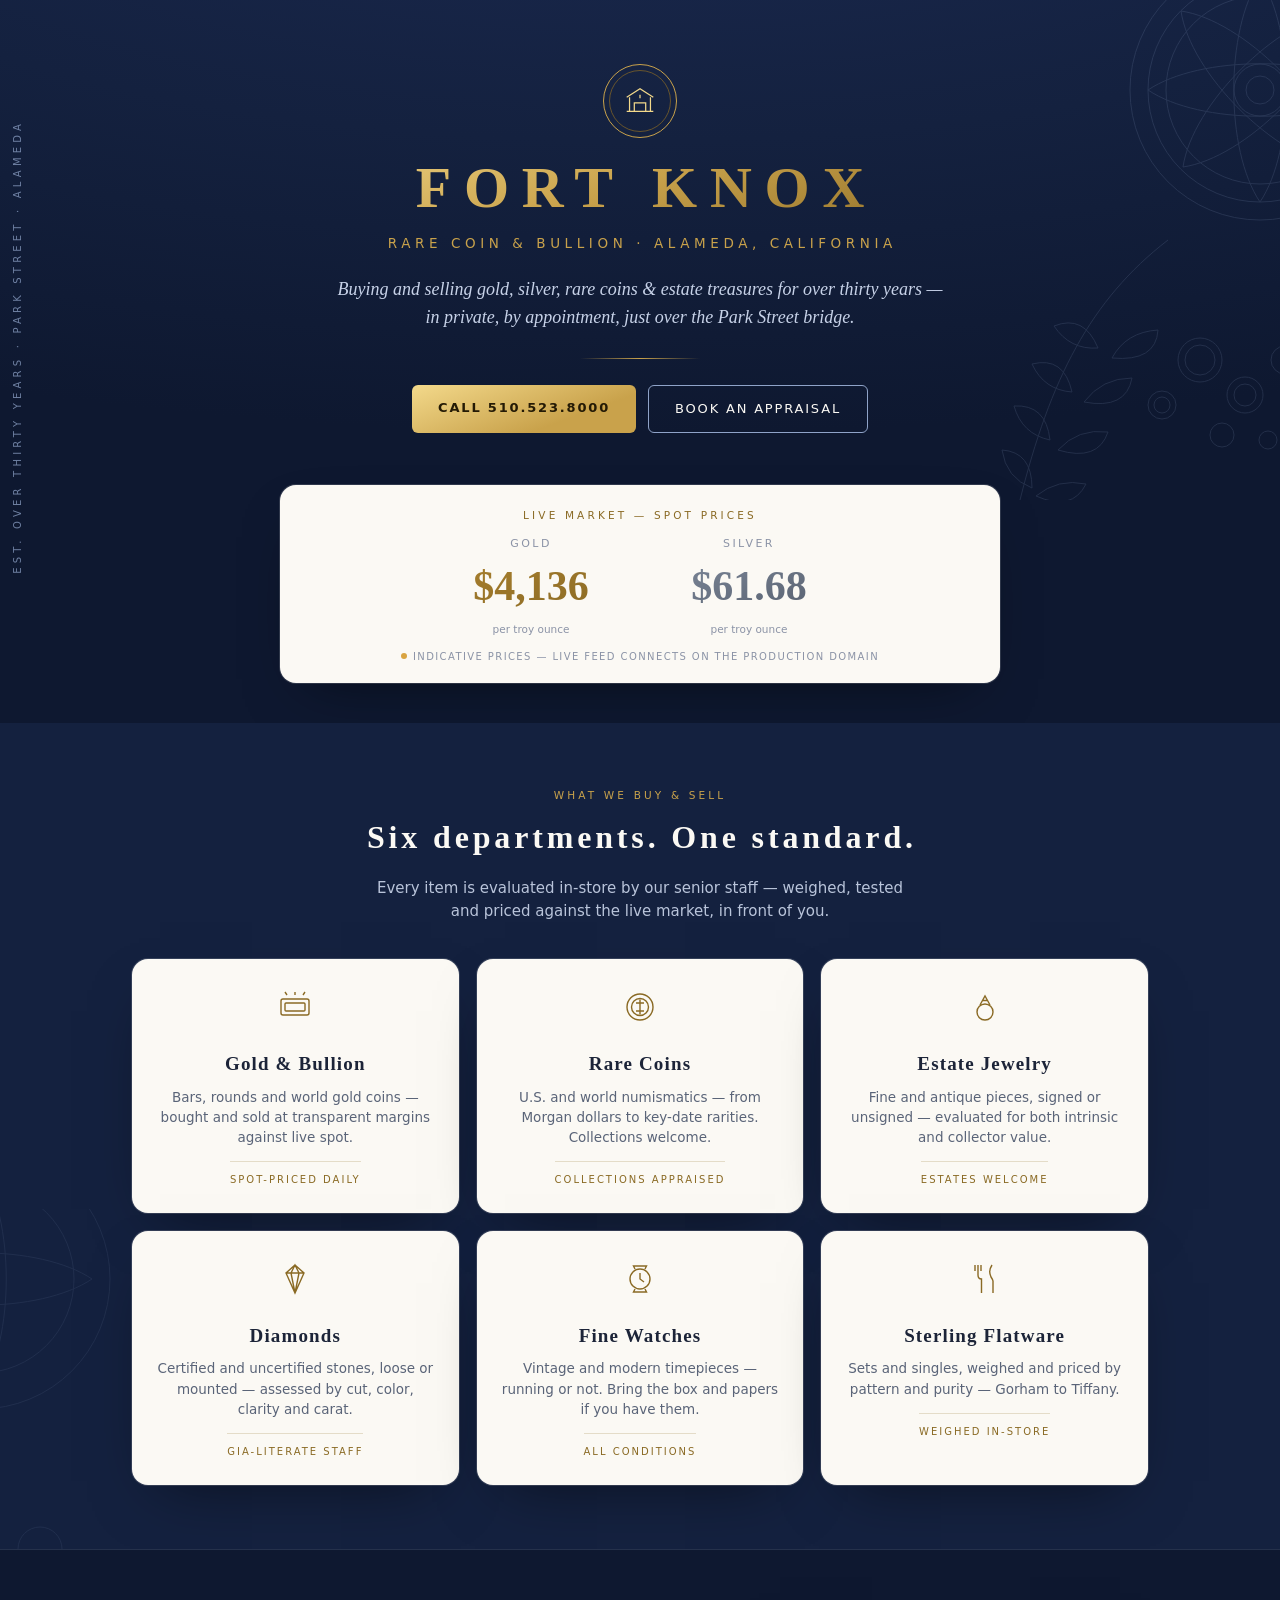
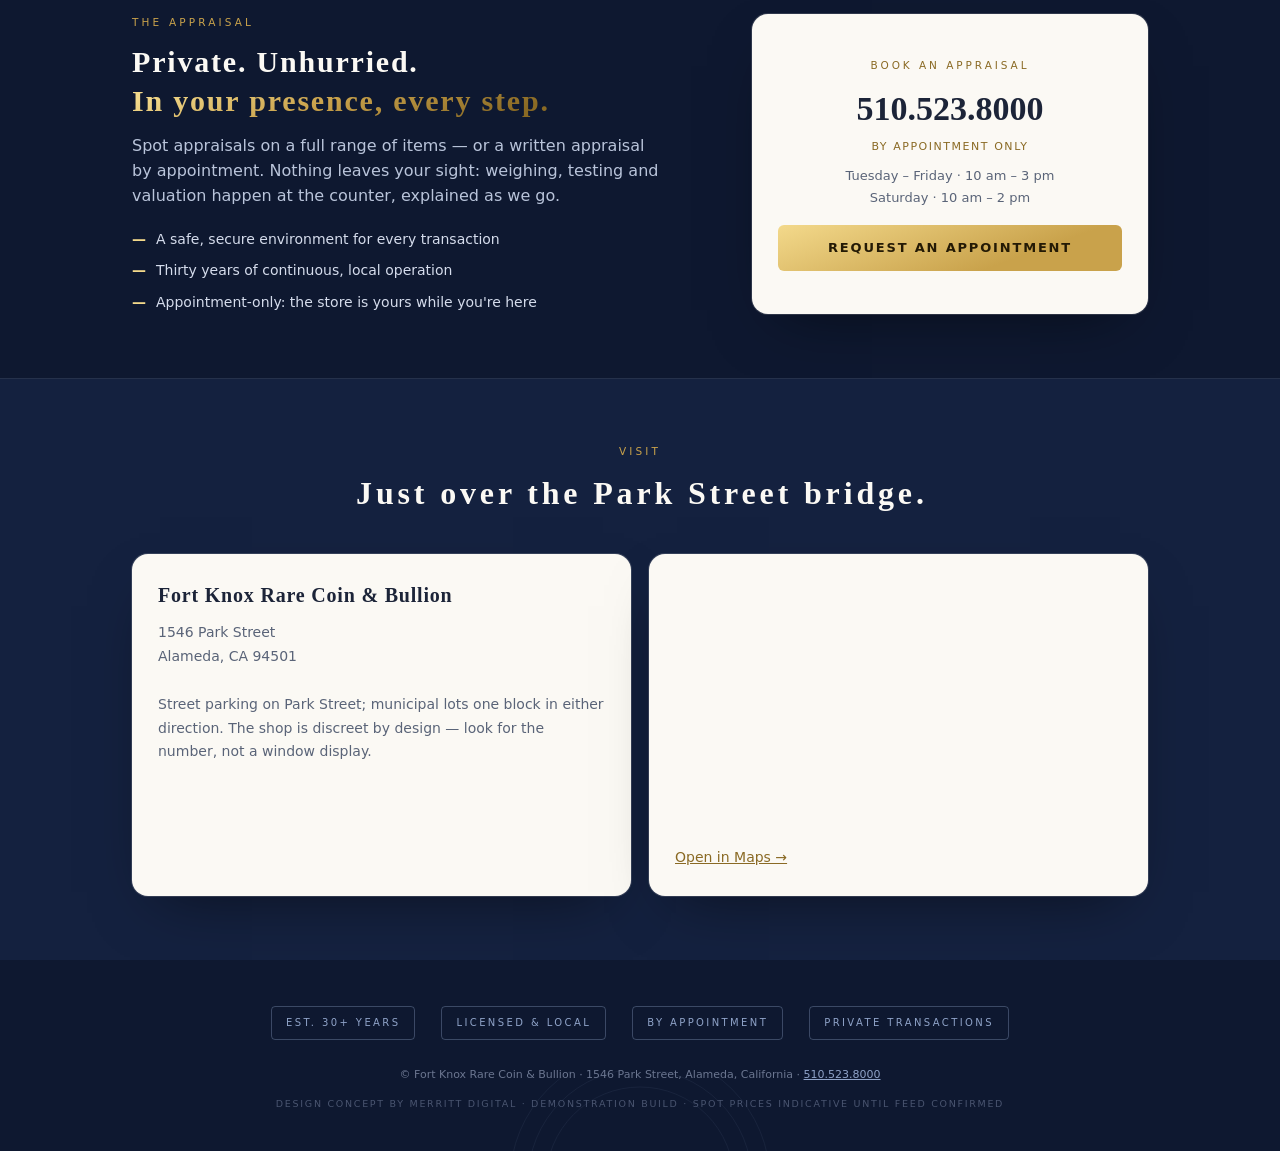
==== index.html @ 7ae55d56 "Fort Knox of Alameda — pitch site v1 (PAMP assay-card design language) Merritt Digital debut draft: " ====
<!DOCTYPE html>
<html lang="en">
<head>
<meta charset="utf-8">
<meta name="viewport" content="width=device-width, initial-scale=1">
<title>Fort Knox Rare Coin &amp; Bullion — Alameda, California</title>
<meta name="description" content="For over 30 years, Alameda's trusted buyer and seller of gold, silver, rare coins, estate jewelry, diamonds and watches. Private, secure, by appointment.">
<style>
  :root{
    --navy:#14213F; --navy-deep:#0E1830; --line:#8FA3C8;
    --gold-1:#F3D98B; --gold-2:#C9A24B; --gold-3:#8A6A24;
    --ivory:#FBF9F4; --ink:#1C2438; --ink-dim:#5A6478; --muted:#8B93A6;
    --serif:'Iowan Old Style','Charter','Palatino',Georgia,serif;
    --sans:-apple-system,'SF Pro Text','Segoe UI',system-ui,sans-serif;
  }
  *{box-sizing:border-box;margin:0;padding:0}
  html{scroll-behavior:smooth}
  body{background:var(--navy);color:var(--ivory);font-family:var(--sans);line-height:1.55;
       -webkit-font-smoothing:antialiased;overflow-x:hidden}
  .gold{background:linear-gradient(160deg,var(--gold-1) 10%,var(--gold-2) 48%,var(--gold-3) 90%);
        -webkit-background-clip:text;background-clip:text;color:transparent}
  .wrap{max-width:1060px;margin:0 auto;padding:0 22px;position:relative}

  /* ── ORNAMENT: engraved filigree, bleeding off-edge (the assay-card move) ── */
  .engraving{position:absolute;pointer-events:none;opacity:.16;color:var(--line)}
  .engraving svg{display:block}

  /* ── HERO ── */
  header{position:relative;overflow:hidden;padding:0 0 40px;background:
    radial-gradient(140% 90% at 50% -30%, #1B2A52 0%, var(--navy) 55%, var(--navy-deep) 100%)}
  .edge-text{position:absolute;left:10px;top:120px;writing-mode:vertical-rl;transform:rotate(180deg);
    font-size:10px;letter-spacing:.42em;color:var(--line);opacity:.75;text-transform:uppercase;font-family:var(--sans)}
  .hero{padding:64px 0 8px;text-align:center;position:relative;z-index:2}
  .crest{width:74px;height:74px;margin:0 auto 18px;border:1.5px solid var(--gold-2);border-radius:50%;
    display:flex;align-items:center;justify-content:center;position:relative}
  .crest::after{content:"";position:absolute;inset:5px;border:.75px solid var(--gold-3);border-radius:50%;opacity:.7}
  .crest svg{width:38px;height:38px;stroke:var(--gold-1);fill:none;stroke-width:1.3}
  h1{font-family:var(--serif);font-weight:600;font-size:clamp(34px,7vw,58px);letter-spacing:.22em;
     text-indent:.22em;line-height:1.12}
  .sub{margin-top:12px;font-size:clamp(11px,2.6vw,13.5px);letter-spacing:.34em;text-indent:.34em;
       text-transform:uppercase;color:var(--gold-2);font-family:var(--sans)}
  .est{margin-top:22px;font-family:var(--serif);font-style:italic;font-size:clamp(15px,3.4vw,18px);color:#C7D2E8}
  .hero-rule{width:120px;height:1px;margin:26px auto 0;background:linear-gradient(90deg,transparent,var(--gold-2),transparent)}
  .hero-cta{margin-top:26px;display:flex;gap:12px;justify-content:center;flex-wrap:wrap}
  .btn{display:inline-block;padding:13px 26px;border-radius:6px;font-size:13px;letter-spacing:.14em;
       text-transform:uppercase;text-decoration:none;font-family:var(--sans)}
  .btn-gold{background:linear-gradient(160deg,var(--gold-1),var(--gold-2) 70%);color:#241A05;font-weight:650}
  .btn-line{border:1px solid var(--line);color:var(--ivory)}

  /* ── WHITE ASSAY WINDOW (the core device) ── */
  .window{background:var(--ivory);color:var(--ink);border-radius:16px;
    box-shadow:0 0 0 1px rgba(255,255,255,.14), 0 24px 60px -28px rgba(0,0,0,.55);
    position:relative;z-index:2}

  /* ── SPOT TICKER ── */
  .ticker{margin:44px auto 0;max-width:720px;padding:22px 26px 18px;text-align:center}
  .ticker .label{font-size:10.5px;letter-spacing:.3em;text-transform:uppercase;color:#8A6A24;margin-bottom:12px}
  .ticker .row{display:flex;justify-content:center;gap:8vw;flex-wrap:wrap}
  .metal .name{font-size:11px;letter-spacing:.22em;text-transform:uppercase;color:var(--muted)}
  .metal .price{font-family:var(--serif);font-size:clamp(30px,7vw,42px);font-weight:600;margin-top:2px;
    background:linear-gradient(160deg,#A87F2E,#8A6A24);-webkit-background-clip:text;background-clip:text;color:transparent}
  .metal.silver .price{background:linear-gradient(160deg,#7C8798,#565F6E);-webkit-background-clip:text;background-clip:text;color:transparent}
  .metal .unit{font-size:10.5px;color:var(--muted);margin-top:2px}
  .ticker .status{margin-top:12px;font-size:10px;letter-spacing:.14em;text-transform:uppercase;color:var(--muted)}
  .ticker .status .dot{display:inline-block;width:6px;height:6px;border-radius:50%;background:#3FB27F;margin-right:6px;vertical-align:1px}

  /* ── SECTIONS ── */
  section{padding:64px 0;position:relative;overflow:hidden}
  .sec-head{text-align:center;margin-bottom:36px;position:relative;z-index:2}
  .sec-head h2{font-family:var(--serif);font-weight:600;font-size:clamp(24px,5vw,32px);letter-spacing:.12em;text-indent:.12em}
  .sec-head .kicker{font-size:10.5px;letter-spacing:.3em;text-transform:uppercase;color:var(--gold-2);margin-bottom:10px}
  .sec-head p{max-width:56ch;margin:14px auto 0;color:#B9C4DA;font-size:15px}

  /* category cards */
  .cards{display:grid;grid-template-columns:repeat(auto-fit,minmax(280px,1fr));gap:18px;position:relative;z-index:2}
  .card{padding:26px 24px 22px;text-align:center}
  .card svg{width:44px;height:44px;stroke:#8A6A24;fill:none;stroke-width:1.4;margin-bottom:12px}
  .card h3{font-family:var(--serif);font-size:19px;letter-spacing:.06em;color:var(--ink)}
  .card p{font-size:13.5px;color:#5A6478;margin-top:8px;line-height:1.5}
  .card .tag{display:inline-block;margin-top:14px;font-size:10px;letter-spacing:.2em;text-transform:uppercase;
    color:#8A6A24;border-top:1px solid #E4DCC8;padding-top:10px}

  /* appraisal band */
  .appraise{background:var(--navy-deep);border-top:1px solid rgba(143,163,200,.18);border-bottom:1px solid rgba(143,163,200,.18)}
  .appraise-grid{display:grid;grid-template-columns:1.2fr .8fr;gap:26px;align-items:stretch;position:relative;z-index:2}
  @media(max-width:840px){.appraise-grid{grid-template-columns:1fr}}
  .appraise .pitch h2{font-family:var(--serif);font-size:clamp(24px,4.6vw,30px);letter-spacing:.06em;line-height:1.3}
  .appraise .pitch p{color:#B9C4DA;margin-top:14px;max-width:52ch}
  .assure{margin-top:20px;display:grid;gap:10px}
  .assure div{display:flex;gap:10px;align-items:baseline;font-size:14px;color:#D5DCEC}
  .assure b{color:var(--gold-1);font-weight:600}
  .book{padding:26px;display:flex;flex-direction:column;justify-content:center;text-align:center}
  .book .k{font-size:10.5px;letter-spacing:.28em;text-transform:uppercase;color:#8A6A24}
  .book .phone{font-family:var(--serif);font-size:clamp(26px,6vw,34px);font-weight:600;color:var(--ink);
    text-decoration:none;display:block;margin:10px 0 2px}
  .book .hours{font-size:13px;color:#5A6478;line-height:1.7;margin-top:10px}
  .book .btn{margin-top:16px}

  /* visit */
  .visit-grid{display:grid;grid-template-columns:1fr 1fr;gap:18px;position:relative;z-index:2}
  @media(max-width:840px){.visit-grid{grid-template-columns:1fr}}
  .visit-card{padding:26px}
  .visit-card h3{font-family:var(--serif);font-size:20px;color:var(--ink);letter-spacing:.04em}
  .visit-card p{font-size:14px;color:#5A6478;margin-top:10px;line-height:1.7}
  .visit-card iframe{width:100%;height:240px;border:0;border-radius:10px;margin-top:8px;filter:saturate(.85)}

  /* hallmarks footer */
  footer{padding:46px 0 40px;background:var(--navy-deep);text-align:center;position:relative;overflow:hidden}
  .hallmarks{display:flex;gap:26px;justify-content:center;flex-wrap:wrap;position:relative;z-index:2}
  .hallmark{font-size:10px;letter-spacing:.24em;text-transform:uppercase;color:var(--line);
    border:1px solid rgba(143,163,200,.35);border-radius:4px;padding:8px 14px}
  .fine{margin-top:26px;font-size:11px;color:#6B7690;position:relative;z-index:2}
  .fine a{color:var(--line)}
  .demo-note{margin-top:14px;font-size:9.5px;letter-spacing:.18em;text-transform:uppercase;color:#4A5570}
</style>
</head>
<body>

<header>
  <div class="edge-text">Est. over thirty years · Park Street · Alameda</div>
  <!-- bleeding engraved ornament, top-right (cropped like the assay card) -->
  <div class="engraving" style="right:-140px;top:-60px" aria-hidden="true">
    <svg width="520" height="560" viewBox="0 0 520 560">
      <g stroke="currentColor" fill="none" stroke-width="1">
        <circle cx="360" cy="150" r="130"/><circle cx="360" cy="150" r="112"/><circle cx="360" cy="150" r="94"/>
        <g id="rosette">
          <path d="M360,38 C395,90 395,210 360,262 C325,210 325,90 360,38 Z"/>
          <path d="M248,150 C300,115 420,115 472,150 C420,185 300,185 248,150 Z"/>
          <path d="M281,71 C343,80 428,165 437,227 C375,218 290,133 281,71 Z"/>
          <path d="M439,71 C430,133 345,218 283,227 C292,165 377,80 439,71 Z"/>
        </g>
        <circle cx="360" cy="150" r="26"/><circle cx="360" cy="150" r="14"/>
        <!-- wheat stalks -->
        <path d="M120,560 C150,440 190,360 268,300"/>
        <path d="M132,548 q-26,-10 -30,-38 q30,2 30,38 Z M150,500 q-28,-6 -36,-34 q32,-2 36,34 Z M172,452 q-28,-2 -40,-28 q32,-8 40,28 Z M198,408 q-28,2 -44,-22 q30,-12 44,22 Z"/>
        <path d="M136,556 q22,-18 50,-12 q-14,28 -50,12 Z M158,510 q20,-22 50,-18 q-10,30 -50,18 Z M184,462 q18,-24 48,-24 q-6,32 -48,24 Z M212,418 q14,-26 46,-28 q-2,32 -46,28 Z"/>
        <!-- coin spill -->
        <circle cx="300" cy="420" r="22"/><circle cx="300" cy="420" r="15"/>
        <circle cx="345" cy="455" r="18"/><circle cx="345" cy="455" r="11"/>
        <circle cx="385" cy="420" r="14"/><circle cx="262" cy="465" r="14"/><circle cx="262" cy="465" r="8"/>
        <circle cx="322" cy="495" r="12"/><circle cx="368" cy="500" r="9"/>
      </g>
    </svg>
  </div>

  <div class="wrap">
    <div class="hero">
      <div class="crest" aria-hidden="true">
        <svg viewBox="0 0 40 40"><path d="M6 16 L20 7 L34 16 M9 16 V31 M31 16 V31 M6 31 H34 M14 31 V22 H26 V31 M20 13.5 V17"/></svg>
      </div>
      <h1 class="gold">FORT&nbsp;KNOX</h1>
      <div class="sub">Rare Coin &amp; Bullion · Alameda, California</div>
      <p class="est">Buying and selling gold, silver, rare coins &amp; estate treasures for over thirty years —<br>in private, by appointment, just over the Park Street bridge.</p>
      <div class="hero-rule"></div>
      <div class="hero-cta">
        <a class="btn btn-gold" href="tel:+15105238000">Call 510.523.8000</a>
        <a class="btn btn-line" href="#appraisal">Book an appraisal</a>
      </div>
    </div>

    <!-- LIVE SPOT — the white assay window -->
    <div class="window ticker">
      <div class="label">Live Market — Spot Prices</div>
      <div class="row">
        <div class="metal gold-m"><div class="name">Gold</div><div class="price" id="xau">$4,136</div><div class="unit">per troy ounce</div></div>
        <div class="metal silver"><div class="name">Silver</div><div class="price" id="xag">$61.68</div><div class="unit">per troy ounce</div></div>
      </div>
      <div class="status" id="tick-status"><span class="dot"></span>indicative — connecting to live feed…</div>
    </div>
  </div>
</header>

<section id="buy-sell">
  <div class="engraving" style="left:-180px;bottom:-80px;transform:scaleX(-1);opacity:.10" aria-hidden="true">
    <svg width="440" height="420" viewBox="80 80 440 420"><g stroke="currentColor" fill="none" stroke-width="1">
      <circle cx="360" cy="150" r="130"/><circle cx="360" cy="150" r="94"/>
      <path d="M360,38 C395,90 395,210 360,262 C325,210 325,90 360,38 Z"/>
      <path d="M248,150 C300,115 420,115 472,150 C420,185 300,185 248,150 Z"/>
      <circle cx="300" cy="420" r="22"/><circle cx="345" cy="455" r="18"/><circle cx="385" cy="420" r="14"/>
    </g></svg>
  </div>
  <div class="wrap">
    <div class="sec-head">
      <div class="kicker">What we buy &amp; sell</div>
      <h2>Six departments. One standard.</h2>
      <p>Every item is evaluated in-store by our senior staff — weighed, tested and priced against the live market, in front of you.</p>
    </div>
    <div class="cards">
      <div class="window card">
        <svg viewBox="0 0 44 44"><rect x="8" y="14" width="28" height="16" rx="2"/><rect x="12" y="18" width="20" height="8" rx="1"/><path d="M22 10 v-3 M14 10 l-2 -3 M30 10 l2 -3"/></svg>
        <h3>Gold &amp; Bullion</h3><p>Bars, rounds and world gold coins — bought and sold at transparent margins against live spot.</p>
        <div class="tag">Spot-priced daily</div>
      </div>
      <div class="window card">
        <svg viewBox="0 0 44 44"><circle cx="22" cy="22" r="13"/><circle cx="22" cy="22" r="8.5"/><path d="M22 14.5 v15 M18 18 h8 M18 26 h8"/></svg>
        <h3>Rare Coins</h3><p>U.S. and world numismatics — from Morgan dollars to key-date rarities. Collections welcome.</p>
        <div class="tag">Collections appraised</div>
      </div>
      <div class="window card">
        <svg viewBox="0 0 44 44"><circle cx="22" cy="27" r="8"/><path d="M17 20 l5 -9 5 9 M19.5 15.5 h5"/></svg>
        <h3>Estate Jewelry</h3><p>Fine and antique pieces, signed or unsigned — evaluated for both intrinsic and collector value.</p>
        <div class="tag">Estates welcome</div>
      </div>
      <div class="window card">
        <svg viewBox="0 0 44 44"><path d="M22 8 l9 8 -9 20 -9 -20 z M13 16 h18 M22 8 l-4 8 4 20 4 -20 z"/></svg>
        <h3>Diamonds</h3><p>Certified and uncertified stones, loose or mounted — assessed by cut, color, clarity and carat.</p>
        <div class="tag">GIA-literate staff</div>
      </div>
      <div class="window card">
        <svg viewBox="0 0 44 44"><circle cx="22" cy="22" r="10"/><path d="M22 16 v6 l4 3 M18 9 h8 M18 35 h8 M17 12 l-1.5 -3 h13 l-1.5 3 M17 32 l-1.5 3 h13 l-1.5 -3"/></svg>
        <h3>Fine Watches</h3><p>Vintage and modern timepieces — running or not. Bring the box and papers if you have them.</p>
        <div class="tag">All conditions</div>
      </div>
      <div class="window card">
        <svg viewBox="0 0 44 44"><path d="M15 8 v10 q0 4 3.5 4 v14 M15 8 h0 M12 8 v6 M18 8 v6 M29 8 q-4 6 -1 12 q2 3 2 4 v12"/></svg>
        <h3>Sterling Flatware</h3><p>Sets and singles, weighed and priced by pattern and purity — Gorham to Tiffany.</p>
        <div class="tag">Weighed in-store</div>
      </div>
    </div>
  </div>
</section>

<section class="appraise" id="appraisal">
  <div class="wrap">
    <div class="appraise-grid">
      <div class="pitch">
        <div class="kicker" style="font-size:10.5px;letter-spacing:.3em;text-transform:uppercase;color:var(--gold-2);margin-bottom:12px">The appraisal</div>
        <h2>Private. Unhurried.<br><span class="gold">In your presence, every step.</span></h2>
        <p>Spot appraisals on a full range of items — or a written appraisal by appointment. Nothing leaves your sight: weighing, testing and valuation happen at the counter, explained as we go.</p>
        <div class="assure">
          <div><b>—</b> A safe, secure environment for every transaction</div>
          <div><b>—</b> Thirty years of continuous, local operation</div>
          <div><b>—</b> Appointment-only: the store is yours while you're here</div>
        </div>
      </div>
      <div class="window book">
        <div class="k">Book an appraisal</div>
        <a class="phone" href="tel:+15105238000">510.523.8000</a>
        <div style="font-size:11px;color:#8A6A24;letter-spacing:.14em;text-transform:uppercase">By appointment only</div>
        <div class="hours">Tuesday – Friday · 10 am – 3 pm<br>Saturday · 10 am – 2 pm</div>
        <a class="btn btn-gold" href="mailto:appointments@fortknoxofalameda.com?subject=Appraisal%20appointment">Request an appointment</a>
      </div>
    </div>
  </div>
</section>

<section id="visit">
  <div class="wrap">
    <div class="sec-head">
      <div class="kicker">Visit</div>
      <h2>Just over the Park Street bridge.</h2>
    </div>
    <div class="visit-grid">
      <div class="window visit-card">
        <h3>Fort Knox Rare Coin &amp; Bullion</h3>
        <p>1546 Park Street<br>Alameda, CA 94501<br><br>
        Street parking on Park Street; municipal lots one block in either direction. The shop is discreet by design — look for the number, not a window display.</p>
      </div>
      <div class="window visit-card">
        <iframe title="Map — 1546 Park Street, Alameda" loading="lazy"
          src="https://www.openstreetmap.org/export/embed.html?bbox=-122.2465%2C37.7590%2C-122.2385%2C37.7650&layer=mapnik&marker=37.7620%2C-122.2425"></iframe>
        <p style="margin-top:10px"><a href="https://maps.apple.com/?q=1546+Park+St+Alameda+CA" style="color:#8A6A24">Open in Maps →</a></p>
      </div>
    </div>
  </div>
</section>

<footer>
  <div class="engraving" style="left:50%;bottom:-220px;transform:translateX(-50%);opacity:.08" aria-hidden="true">
    <svg width="640" height="300" viewBox="40 40 640 300"><g stroke="currentColor" fill="none" stroke-width="1">
      <circle cx="360" cy="150" r="130"/><circle cx="360" cy="150" r="112"/><circle cx="360" cy="150" r="94"/>
      <path d="M248,150 C300,115 420,115 472,150 C420,185 300,185 248,150 Z"/>
    </g></svg>
  </div>
  <div class="wrap">
    <div class="hallmarks">
      <div class="hallmark">Est. 30+ Years</div>
      <div class="hallmark">Licensed &amp; Local</div>
      <div class="hallmark">By Appointment</div>
      <div class="hallmark">Private Transactions</div>
    </div>
    <div class="fine">© Fort Knox Rare Coin &amp; Bullion · 1546 Park Street, Alameda, California · <a href="tel:+15105238000">510.523.8000</a></div>
    <div class="demo-note">Design concept by Merritt Digital · demonstration build · spot prices indicative until feed confirmed</div>
  </div>
</footer>

<script>
(async function(){
  const fmt=(n,d)=>'$'+Number(n).toLocaleString('en-US',{minimumFractionDigits:d,maximumFractionDigits:d});
  const st=document.getElementById('tick-status');
  try{
    const [au,ag]=await Promise.all([
      fetch('https://api.gold-api.com/price/XAU').then(r=>r.json()),
      fetch('https://api.gold-api.com/price/XAG').then(r=>r.json())
    ]);
    if(au&&au.price){document.getElementById('xau').textContent=fmt(au.price,0);}
    if(ag&&ag.price){document.getElementById('xag').textContent=fmt(ag.price,2);}
    st.innerHTML='<span class="dot"></span>live · updated '+new Date().toLocaleTimeString('en-US',{hour:'numeric',minute:'2-digit'});
  }catch(e){
    st.innerHTML='<span class="dot" style="background:#D9A441"></span>indicative prices — live feed connects on the production domain';
  }
})();
</script>
</body>
</html>
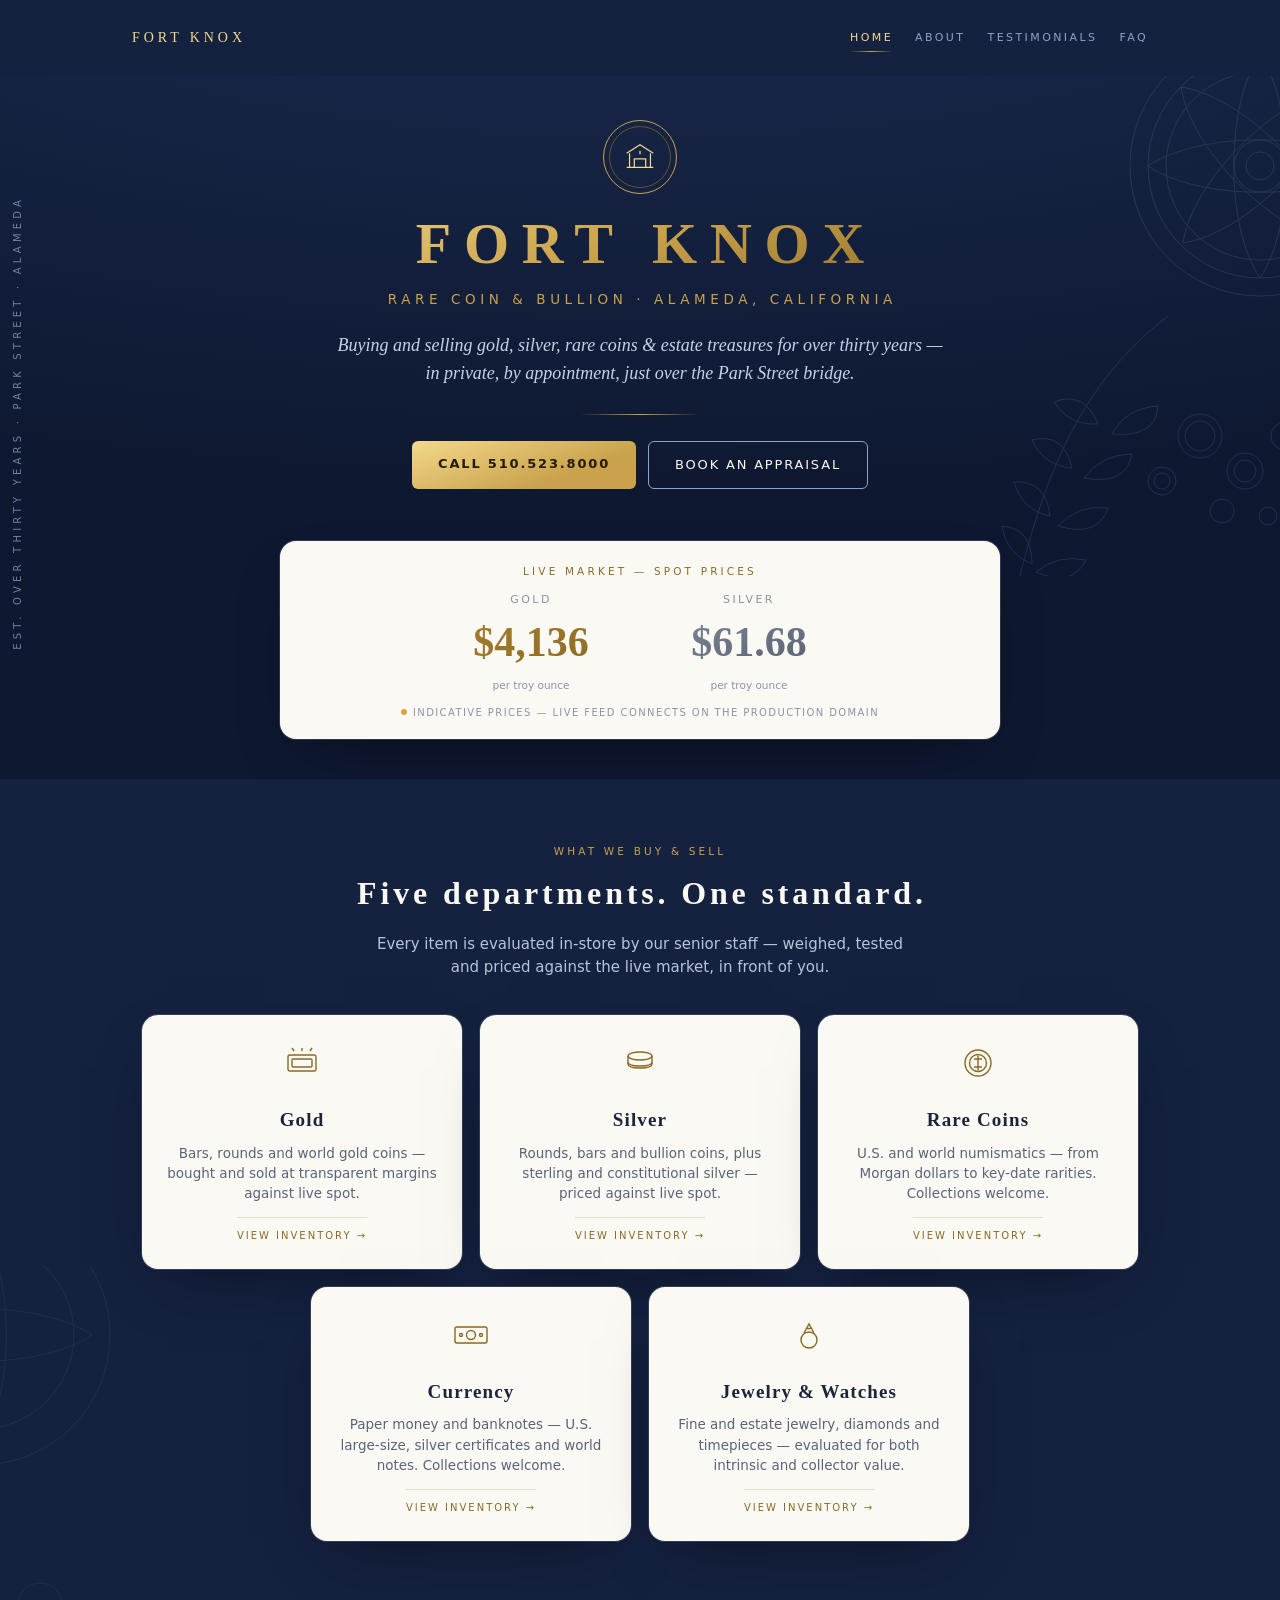
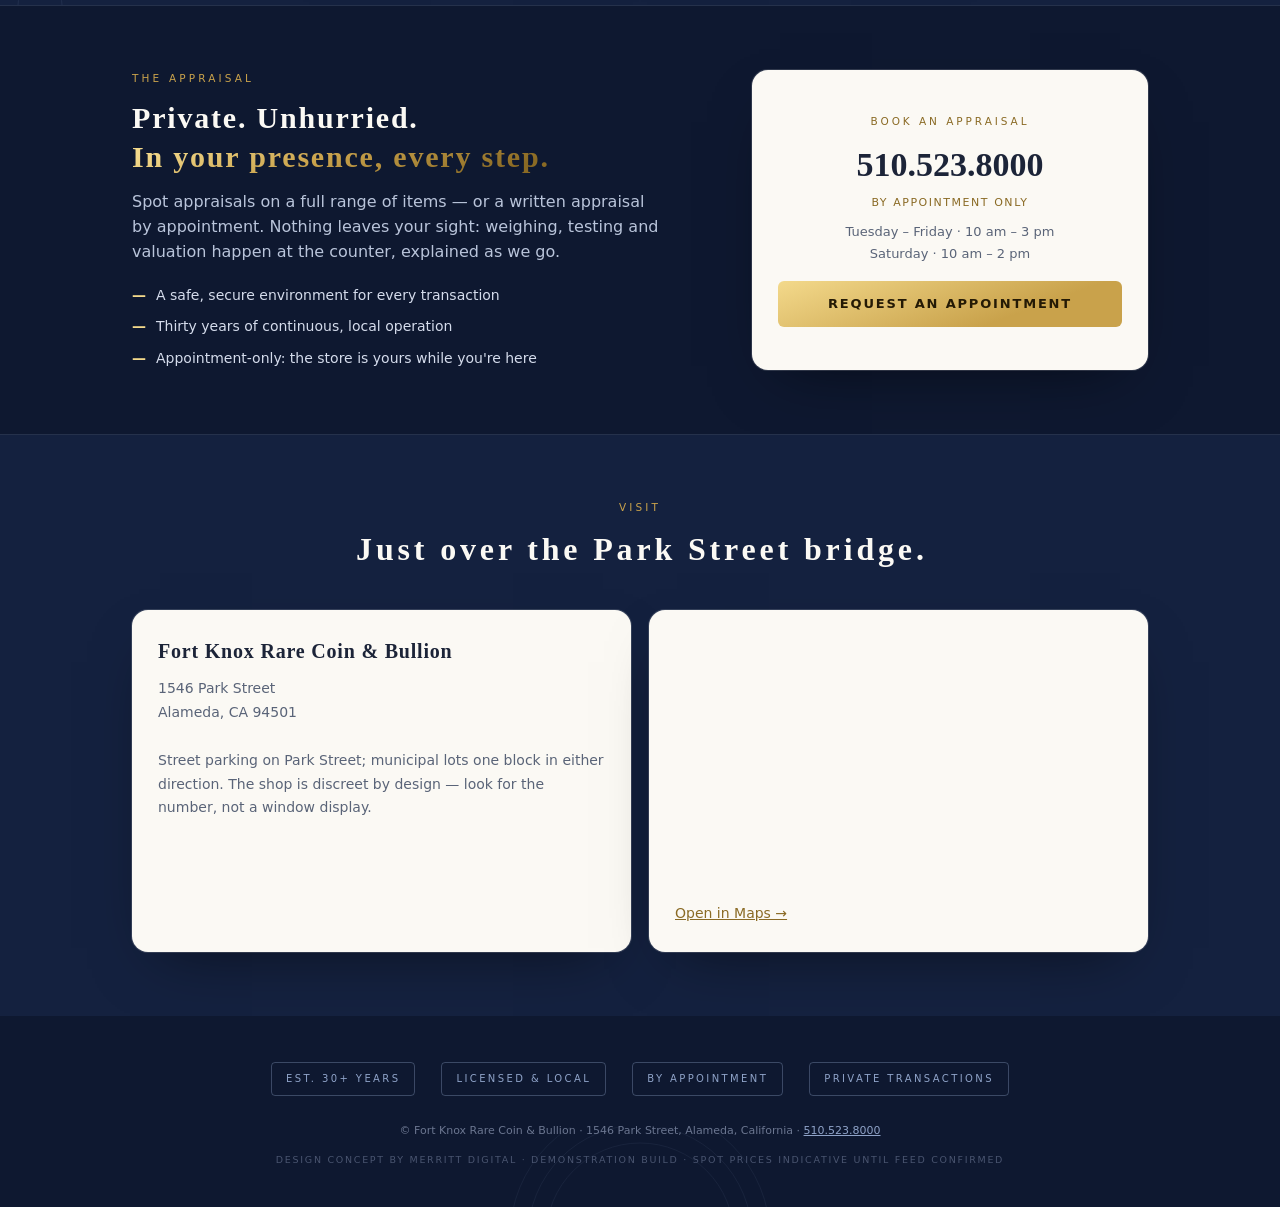
==== commit e78e6167: "Multi-page build: nav, About/Testimonials/FAQ, 5 department inventory pages - Shared assay.css (sing" ====
--- a/index.html
+++ b/index.html
@@ -5,116 +5,19 @@
 <meta name="viewport" content="width=device-width, initial-scale=1">
 <title>Fort Knox Rare Coin &amp; Bullion — Alameda, California</title>
 <meta name="description" content="For over 30 years, Alameda's trusted buyer and seller of gold, silver, rare coins, estate jewelry, diamonds and watches. Private, secure, by appointment.">
-<style>
-  :root{
-    --navy:#14213F; --navy-deep:#0E1830; --line:#8FA3C8;
-    --gold-1:#F3D98B; --gold-2:#C9A24B; --gold-3:#8A6A24;
-    --ivory:#FBF9F4; --ink:#1C2438; --ink-dim:#5A6478; --muted:#8B93A6;
-    --serif:'Iowan Old Style','Charter','Palatino',Georgia,serif;
-    --sans:-apple-system,'SF Pro Text','Segoe UI',system-ui,sans-serif;
-  }
-  *{box-sizing:border-box;margin:0;padding:0}
-  html{scroll-behavior:smooth}
-  body{background:var(--navy);color:var(--ivory);font-family:var(--sans);line-height:1.55;
-       -webkit-font-smoothing:antialiased;overflow-x:hidden}
-  .gold{background:linear-gradient(160deg,var(--gold-1) 10%,var(--gold-2) 48%,var(--gold-3) 90%);
-        -webkit-background-clip:text;background-clip:text;color:transparent}
-  .wrap{max-width:1060px;margin:0 auto;padding:0 22px;position:relative}
-
-  /* ── ORNAMENT: engraved filigree, bleeding off-edge (the assay-card move) ── */
-  .engraving{position:absolute;pointer-events:none;opacity:.16;color:var(--line)}
-  .engraving svg{display:block}
-
-  /* ── HERO ── */
-  header{position:relative;overflow:hidden;padding:0 0 40px;background:
-    radial-gradient(140% 90% at 50% -30%, #1B2A52 0%, var(--navy) 55%, var(--navy-deep) 100%)}
-  .edge-text{position:absolute;left:10px;top:120px;writing-mode:vertical-rl;transform:rotate(180deg);
-    font-size:10px;letter-spacing:.42em;color:var(--line);opacity:.75;text-transform:uppercase;font-family:var(--sans)}
-  .hero{padding:64px 0 8px;text-align:center;position:relative;z-index:2}
-  .crest{width:74px;height:74px;margin:0 auto 18px;border:1.5px solid var(--gold-2);border-radius:50%;
-    display:flex;align-items:center;justify-content:center;position:relative}
-  .crest::after{content:"";position:absolute;inset:5px;border:.75px solid var(--gold-3);border-radius:50%;opacity:.7}
-  .crest svg{width:38px;height:38px;stroke:var(--gold-1);fill:none;stroke-width:1.3}
-  h1{font-family:var(--serif);font-weight:600;font-size:clamp(34px,7vw,58px);letter-spacing:.22em;
-     text-indent:.22em;line-height:1.12}
-  .sub{margin-top:12px;font-size:clamp(11px,2.6vw,13.5px);letter-spacing:.34em;text-indent:.34em;
-       text-transform:uppercase;color:var(--gold-2);font-family:var(--sans)}
-  .est{margin-top:22px;font-family:var(--serif);font-style:italic;font-size:clamp(15px,3.4vw,18px);color:#C7D2E8}
-  .hero-rule{width:120px;height:1px;margin:26px auto 0;background:linear-gradient(90deg,transparent,var(--gold-2),transparent)}
-  .hero-cta{margin-top:26px;display:flex;gap:12px;justify-content:center;flex-wrap:wrap}
-  .btn{display:inline-block;padding:13px 26px;border-radius:6px;font-size:13px;letter-spacing:.14em;
-       text-transform:uppercase;text-decoration:none;font-family:var(--sans)}
-  .btn-gold{background:linear-gradient(160deg,var(--gold-1),var(--gold-2) 70%);color:#241A05;font-weight:650}
-  .btn-line{border:1px solid var(--line);color:var(--ivory)}
-
-  /* ── WHITE ASSAY WINDOW (the core device) ── */
-  .window{background:var(--ivory);color:var(--ink);border-radius:16px;
-    box-shadow:0 0 0 1px rgba(255,255,255,.14), 0 24px 60px -28px rgba(0,0,0,.55);
-    position:relative;z-index:2}
-
-  /* ── SPOT TICKER ── */
-  .ticker{margin:44px auto 0;max-width:720px;padding:22px 26px 18px;text-align:center}
-  .ticker .label{font-size:10.5px;letter-spacing:.3em;text-transform:uppercase;color:#8A6A24;margin-bottom:12px}
-  .ticker .row{display:flex;justify-content:center;gap:8vw;flex-wrap:wrap}
-  .metal .name{font-size:11px;letter-spacing:.22em;text-transform:uppercase;color:var(--muted)}
-  .metal .price{font-family:var(--serif);font-size:clamp(30px,7vw,42px);font-weight:600;margin-top:2px;
-    background:linear-gradient(160deg,#A87F2E,#8A6A24);-webkit-background-clip:text;background-clip:text;color:transparent}
-  .metal.silver .price{background:linear-gradient(160deg,#7C8798,#565F6E);-webkit-background-clip:text;background-clip:text;color:transparent}
-  .metal .unit{font-size:10.5px;color:var(--muted);margin-top:2px}
-  .ticker .status{margin-top:12px;font-size:10px;letter-spacing:.14em;text-transform:uppercase;color:var(--muted)}
-  .ticker .status .dot{display:inline-block;width:6px;height:6px;border-radius:50%;background:#3FB27F;margin-right:6px;vertical-align:1px}
-
-  /* ── SECTIONS ── */
-  section{padding:64px 0;position:relative;overflow:hidden}
-  .sec-head{text-align:center;margin-bottom:36px;position:relative;z-index:2}
-  .sec-head h2{font-family:var(--serif);font-weight:600;font-size:clamp(24px,5vw,32px);letter-spacing:.12em;text-indent:.12em}
-  .sec-head .kicker{font-size:10.5px;letter-spacing:.3em;text-transform:uppercase;color:var(--gold-2);margin-bottom:10px}
-  .sec-head p{max-width:56ch;margin:14px auto 0;color:#B9C4DA;font-size:15px}
-
-  /* category cards */
-  .cards{display:grid;grid-template-columns:repeat(auto-fit,minmax(280px,1fr));gap:18px;position:relative;z-index:2}
-  .card{padding:26px 24px 22px;text-align:center}
-  .card svg{width:44px;height:44px;stroke:#8A6A24;fill:none;stroke-width:1.4;margin-bottom:12px}
-  .card h3{font-family:var(--serif);font-size:19px;letter-spacing:.06em;color:var(--ink)}
-  .card p{font-size:13.5px;color:#5A6478;margin-top:8px;line-height:1.5}
-  .card .tag{display:inline-block;margin-top:14px;font-size:10px;letter-spacing:.2em;text-transform:uppercase;
-    color:#8A6A24;border-top:1px solid #E4DCC8;padding-top:10px}
-
-  /* appraisal band */
-  .appraise{background:var(--navy-deep);border-top:1px solid rgba(143,163,200,.18);border-bottom:1px solid rgba(143,163,200,.18)}
-  .appraise-grid{display:grid;grid-template-columns:1.2fr .8fr;gap:26px;align-items:stretch;position:relative;z-index:2}
-  @media(max-width:840px){.appraise-grid{grid-template-columns:1fr}}
-  .appraise .pitch h2{font-family:var(--serif);font-size:clamp(24px,4.6vw,30px);letter-spacing:.06em;line-height:1.3}
-  .appraise .pitch p{color:#B9C4DA;margin-top:14px;max-width:52ch}
-  .assure{margin-top:20px;display:grid;gap:10px}
-  .assure div{display:flex;gap:10px;align-items:baseline;font-size:14px;color:#D5DCEC}
-  .assure b{color:var(--gold-1);font-weight:600}
-  .book{padding:26px;display:flex;flex-direction:column;justify-content:center;text-align:center}
-  .book .k{font-size:10.5px;letter-spacing:.28em;text-transform:uppercase;color:#8A6A24}
-  .book .phone{font-family:var(--serif);font-size:clamp(26px,6vw,34px);font-weight:600;color:var(--ink);
-    text-decoration:none;display:block;margin:10px 0 2px}
-  .book .hours{font-size:13px;color:#5A6478;line-height:1.7;margin-top:10px}
-  .book .btn{margin-top:16px}
-
-  /* visit */
-  .visit-grid{display:grid;grid-template-columns:1fr 1fr;gap:18px;position:relative;z-index:2}
-  @media(max-width:840px){.visit-grid{grid-template-columns:1fr}}
-  .visit-card{padding:26px}
-  .visit-card h3{font-family:var(--serif);font-size:20px;color:var(--ink);letter-spacing:.04em}
-  .visit-card p{font-size:14px;color:#5A6478;margin-top:10px;line-height:1.7}
-  .visit-card iframe{width:100%;height:240px;border:0;border-radius:10px;margin-top:8px;filter:saturate(.85)}
-
-  /* hallmarks footer */
-  footer{padding:46px 0 40px;background:var(--navy-deep);text-align:center;position:relative;overflow:hidden}
-  .hallmarks{display:flex;gap:26px;justify-content:center;flex-wrap:wrap;position:relative;z-index:2}
-  .hallmark{font-size:10px;letter-spacing:.24em;text-transform:uppercase;color:var(--line);
-    border:1px solid rgba(143,163,200,.35);border-radius:4px;padding:8px 14px}
-  .fine{margin-top:26px;font-size:11px;color:#6B7690;position:relative;z-index:2}
-  .fine a{color:var(--line)}
-  .demo-note{margin-top:14px;font-size:9.5px;letter-spacing:.18em;text-transform:uppercase;color:#4A5570}
-</style>
+<link rel="stylesheet" href="assay.css">
 </head>
 <body>
+
+<nav class="nav">
+  <a class="nav-brand" href="index.html">Fort Knox</a>
+  <div class="nav-links">
+    <a href="index.html" class="active">Home</a>
+    <a href="about.html">About</a>
+    <a href="testimonials.html">Testimonials</a>
+    <a href="faq.html">FAQ</a>
+  </div>
+</nav>
 
 <header>
   <div class="edge-text">Est. over thirty years · Park Street · Alameda</div>
@@ -182,40 +85,35 @@
   <div class="wrap">
     <div class="sec-head">
       <div class="kicker">What we buy &amp; sell</div>
-      <h2>Six departments. One standard.</h2>
+      <h2>Five departments. One standard.</h2>
       <p>Every item is evaluated in-store by our senior staff — weighed, tested and priced against the live market, in front of you.</p>
     </div>
     <div class="cards">
-      <div class="window card">
+      <a class="window card" href="gold.html">
         <svg viewBox="0 0 44 44"><rect x="8" y="14" width="28" height="16" rx="2"/><rect x="12" y="18" width="20" height="8" rx="1"/><path d="M22 10 v-3 M14 10 l-2 -3 M30 10 l2 -3"/></svg>
-        <h3>Gold &amp; Bullion</h3><p>Bars, rounds and world gold coins — bought and sold at transparent margins against live spot.</p>
-        <div class="tag">Spot-priced daily</div>
-      </div>
-      <div class="window card">
+        <h3>Gold</h3><p>Bars, rounds and world gold coins — bought and sold at transparent margins against live spot.</p>
+        <div class="go">View inventory →</div>
+      </a>
+      <a class="window card" href="silver.html">
+        <svg viewBox="0 0 44 44"><ellipse cx="22" cy="15" rx="12" ry="4"/><path d="M10 15 v8 q0 4 12 4 t12 -4 v-8"/><path d="M10 21 q0 4 12 4 t12 -4"/></svg>
+        <h3>Silver</h3><p>Rounds, bars and bullion coins, plus sterling and constitutional silver — priced against live spot.</p>
+        <div class="go">View inventory →</div>
+      </a>
+      <a class="window card" href="coins.html">
         <svg viewBox="0 0 44 44"><circle cx="22" cy="22" r="13"/><circle cx="22" cy="22" r="8.5"/><path d="M22 14.5 v15 M18 18 h8 M18 26 h8"/></svg>
         <h3>Rare Coins</h3><p>U.S. and world numismatics — from Morgan dollars to key-date rarities. Collections welcome.</p>
-        <div class="tag">Collections appraised</div>
-      </div>
-      <div class="window card">
+        <div class="go">View inventory →</div>
+      </a>
+      <a class="window card" href="currency.html">
+        <svg viewBox="0 0 44 44"><rect x="6" y="14" width="32" height="16" rx="2"/><circle cx="22" cy="22" r="4.5"/><circle cx="12" cy="22" r="1.5"/><circle cx="32" cy="22" r="1.5"/></svg>
+        <h3>Currency</h3><p>Paper money and banknotes — U.S. large-size, silver certificates and world notes. Collections welcome.</p>
+        <div class="go">View inventory →</div>
+      </a>
+      <a class="window card" href="jewelry-watches.html">
         <svg viewBox="0 0 44 44"><circle cx="22" cy="27" r="8"/><path d="M17 20 l5 -9 5 9 M19.5 15.5 h5"/></svg>
-        <h3>Estate Jewelry</h3><p>Fine and antique pieces, signed or unsigned — evaluated for both intrinsic and collector value.</p>
-        <div class="tag">Estates welcome</div>
-      </div>
-      <div class="window card">
-        <svg viewBox="0 0 44 44"><path d="M22 8 l9 8 -9 20 -9 -20 z M13 16 h18 M22 8 l-4 8 4 20 4 -20 z"/></svg>
-        <h3>Diamonds</h3><p>Certified and uncertified stones, loose or mounted — assessed by cut, color, clarity and carat.</p>
-        <div class="tag">GIA-literate staff</div>
-      </div>
-      <div class="window card">
-        <svg viewBox="0 0 44 44"><circle cx="22" cy="22" r="10"/><path d="M22 16 v6 l4 3 M18 9 h8 M18 35 h8 M17 12 l-1.5 -3 h13 l-1.5 3 M17 32 l-1.5 3 h13 l-1.5 -3"/></svg>
-        <h3>Fine Watches</h3><p>Vintage and modern timepieces — running or not. Bring the box and papers if you have them.</p>
-        <div class="tag">All conditions</div>
-      </div>
-      <div class="window card">
-        <svg viewBox="0 0 44 44"><path d="M15 8 v10 q0 4 3.5 4 v14 M15 8 h0 M12 8 v6 M18 8 v6 M29 8 q-4 6 -1 12 q2 3 2 4 v12"/></svg>
-        <h3>Sterling Flatware</h3><p>Sets and singles, weighed and priced by pattern and purity — Gorham to Tiffany.</p>
-        <div class="tag">Weighed in-store</div>
-      </div>
+        <h3>Jewelry &amp; Watches</h3><p>Fine and estate jewelry, diamonds and timepieces — evaluated for both intrinsic and collector value.</p>
+        <div class="go">View inventory →</div>
+      </a>
     </div>
   </div>
 </section>
--- a/assay.css
+++ b/assay.css
@@ -0,0 +1,187 @@
+:root{
+  --navy:#14213F; --navy-deep:#0E1830; --line:#8FA3C8;
+  --gold-1:#F3D98B; --gold-2:#C9A24B; --gold-3:#8A6A24;
+  --ivory:#FBF9F4; --ink:#1C2438; --ink-dim:#5A6478; --muted:#8B93A6;
+  --serif:'Iowan Old Style','Charter','Palatino',Georgia,serif;
+  --sans:-apple-system,'SF Pro Text','Segoe UI',system-ui,sans-serif;
+}
+*{box-sizing:border-box;margin:0;padding:0}
+html{scroll-behavior:smooth}
+body{background:var(--navy);color:var(--ivory);font-family:var(--sans);line-height:1.55;
+     -webkit-font-smoothing:antialiased;overflow-x:hidden}
+.gold{background:linear-gradient(160deg,var(--gold-1) 10%,var(--gold-2) 48%,var(--gold-3) 90%);
+      -webkit-background-clip:text;background-clip:text;color:transparent}
+.wrap{max-width:1060px;margin:0 auto;padding:0 22px;position:relative}
+
+/* ── SITE NAV (shared, dependency-free — links visible, no dropdown) ── */
+.nav{display:flex;align-items:center;justify-content:space-between;gap:14px 26px;flex-wrap:wrap;
+     max-width:1060px;margin:0 auto;padding:16px 22px;position:relative;z-index:4}
+.nav-brand{font-family:var(--serif);font-size:14px;letter-spacing:.28em;text-transform:uppercase;
+     color:var(--gold-1);text-decoration:none;white-space:nowrap}
+.nav-links{display:flex;gap:22px;flex-wrap:wrap;justify-content:center}
+.nav-links a{font-family:var(--sans);font-size:11px;letter-spacing:.22em;text-transform:uppercase;
+     color:var(--line);text-decoration:none;min-height:44px;display:inline-flex;align-items:center;
+     position:relative;transition:color .2s}
+.nav-links a:hover,.nav-links a.active{color:var(--gold-1)}
+.nav-links a.active::after,.nav-links a:hover::after{content:"";position:absolute;left:0;right:0;bottom:8px;
+     height:1px;background:linear-gradient(90deg,transparent,var(--gold-2),transparent)}
+@media(max-width:560px){.nav{justify-content:center;gap:4px}.nav-links{gap:16px}}
+
+/* ── ORNAMENT: engraved filigree, bleeding off-edge (the assay-card move) ── */
+.engraving{position:absolute;pointer-events:none;opacity:.16;color:var(--line)}
+.engraving svg{display:block}
+
+/* ── HERO ── */
+header{position:relative;overflow:hidden;padding:0 0 40px;background:
+  radial-gradient(140% 90% at 50% -30%, #1B2A52 0%, var(--navy) 55%, var(--navy-deep) 100%)}
+.edge-text{position:absolute;left:10px;top:120px;writing-mode:vertical-rl;transform:rotate(180deg);
+  font-size:10px;letter-spacing:.42em;color:var(--line);opacity:.75;text-transform:uppercase;font-family:var(--sans)}
+.hero{padding:44px 0 8px;text-align:center;position:relative;z-index:2}
+.crest{width:74px;height:74px;margin:0 auto 18px;border:1.5px solid var(--gold-2);border-radius:50%;
+  display:flex;align-items:center;justify-content:center;position:relative}
+.crest::after{content:"";position:absolute;inset:5px;border:.75px solid var(--gold-3);border-radius:50%;opacity:.7}
+.crest svg{width:38px;height:38px;stroke:var(--gold-1);fill:none;stroke-width:1.3}
+h1{font-family:var(--serif);font-weight:600;font-size:clamp(34px,7vw,58px);letter-spacing:.22em;
+   text-indent:.22em;line-height:1.12}
+.sub{margin-top:12px;font-size:clamp(11px,2.6vw,13.5px);letter-spacing:.34em;text-indent:.34em;
+     text-transform:uppercase;color:var(--gold-2);font-family:var(--sans)}
+.est{margin-top:22px;font-family:var(--serif);font-style:italic;font-size:clamp(15px,3.4vw,18px);color:#C7D2E8}
+.hero-rule{width:120px;height:1px;margin:26px auto 0;background:linear-gradient(90deg,transparent,var(--gold-2),transparent)}
+.hero-cta{margin-top:26px;display:flex;gap:12px;justify-content:center;flex-wrap:wrap}
+.btn{display:inline-block;padding:13px 26px;border-radius:6px;font-size:13px;letter-spacing:.14em;
+     text-transform:uppercase;text-decoration:none;font-family:var(--sans)}
+.btn-gold{background:linear-gradient(160deg,var(--gold-1),var(--gold-2) 70%);color:#241A05;font-weight:650}
+.btn-line{border:1px solid var(--line);color:var(--ivory)}
+
+/* ── WHITE ASSAY WINDOW (the core device) ── */
+.window{background:var(--ivory);color:var(--ink);border-radius:16px;
+  box-shadow:0 0 0 1px rgba(255,255,255,.14), 0 24px 60px -28px rgba(0,0,0,.55);
+  position:relative;z-index:2}
+
+/* ── SPOT TICKER ── */
+.ticker{margin:44px auto 0;max-width:720px;padding:22px 26px 18px;text-align:center}
+.ticker .label{font-size:10.5px;letter-spacing:.3em;text-transform:uppercase;color:#8A6A24;margin-bottom:12px}
+.ticker .row{display:flex;justify-content:center;gap:8vw;flex-wrap:wrap}
+.metal .name{font-size:11px;letter-spacing:.22em;text-transform:uppercase;color:var(--muted)}
+.metal .price{font-family:var(--serif);font-size:clamp(30px,7vw,42px);font-weight:600;margin-top:2px;
+  background:linear-gradient(160deg,#A87F2E,#8A6A24);-webkit-background-clip:text;background-clip:text;color:transparent}
+.metal.silver .price{background:linear-gradient(160deg,#7C8798,#565F6E);-webkit-background-clip:text;background-clip:text;color:transparent}
+.metal .unit{font-size:10.5px;color:var(--muted);margin-top:2px}
+.ticker .status{margin-top:12px;font-size:10px;letter-spacing:.14em;text-transform:uppercase;color:var(--muted)}
+.ticker .status .dot{display:inline-block;width:6px;height:6px;border-radius:50%;background:#3FB27F;margin-right:6px;vertical-align:1px}
+
+/* ── SECTIONS ── */
+section{padding:64px 0;position:relative;overflow:hidden}
+.sec-head{text-align:center;margin-bottom:36px;position:relative;z-index:2}
+.sec-head h2{font-family:var(--serif);font-weight:600;font-size:clamp(24px,5vw,32px);letter-spacing:.12em;text-indent:.12em}
+.sec-head .kicker{font-size:10.5px;letter-spacing:.3em;text-transform:uppercase;color:var(--gold-2);margin-bottom:10px}
+.sec-head p{max-width:56ch;margin:14px auto 0;color:#B9C4DA;font-size:15px}
+
+/* category cards */
+.cards{display:flex;flex-wrap:wrap;justify-content:center;gap:18px;position:relative;z-index:2}
+.card{flex:1 1 280px;max-width:320px;padding:26px 24px 22px;text-align:center}
+@media(max-width:560px){.card{flex-basis:100%;max-width:none}}
+.card svg{width:44px;height:44px;stroke:#8A6A24;fill:none;stroke-width:1.4;margin-bottom:12px}
+.card h3{font-family:var(--serif);font-size:19px;letter-spacing:.06em;color:var(--ink)}
+.card p{font-size:13.5px;color:#5A6478;margin-top:8px;line-height:1.5}
+.card .tag{display:inline-block;margin-top:14px;font-size:10px;letter-spacing:.2em;text-transform:uppercase;
+  color:#8A6A24;border-top:1px solid #E4DCC8;padding-top:10px}
+
+/* appraisal band */
+.appraise{background:var(--navy-deep);border-top:1px solid rgba(143,163,200,.18);border-bottom:1px solid rgba(143,163,200,.18)}
+.appraise-grid{display:grid;grid-template-columns:1.2fr .8fr;gap:26px;align-items:stretch;position:relative;z-index:2}
+@media(max-width:840px){.appraise-grid{grid-template-columns:1fr}}
+.appraise .pitch h2{font-family:var(--serif);font-size:clamp(24px,4.6vw,30px);letter-spacing:.06em;line-height:1.3}
+.appraise .pitch p{color:#B9C4DA;margin-top:14px;max-width:52ch}
+.assure{margin-top:20px;display:grid;gap:10px}
+.assure div{display:flex;gap:10px;align-items:baseline;font-size:14px;color:#D5DCEC}
+.assure b{color:var(--gold-1);font-weight:600}
+.book{padding:26px;display:flex;flex-direction:column;justify-content:center;text-align:center}
+.book .k{font-size:10.5px;letter-spacing:.28em;text-transform:uppercase;color:#8A6A24}
+.book .phone{font-family:var(--serif);font-size:clamp(26px,6vw,34px);font-weight:600;color:var(--ink);
+  text-decoration:none;display:block;margin:10px 0 2px}
+.book .hours{font-size:13px;color:#5A6478;line-height:1.7;margin-top:10px}
+.book .btn{margin-top:16px}
+
+/* visit */
+.visit-grid{display:grid;grid-template-columns:1fr 1fr;gap:18px;position:relative;z-index:2}
+@media(max-width:840px){.visit-grid{grid-template-columns:1fr}}
+.visit-card{padding:26px}
+.visit-card h3{font-family:var(--serif);font-size:20px;color:var(--ink);letter-spacing:.04em}
+.visit-card p{font-size:14px;color:#5A6478;margin-top:10px;line-height:1.7}
+.visit-card iframe{width:100%;height:240px;border:0;border-radius:10px;margin-top:8px;filter:saturate(.85)}
+
+/* ── SUBPAGE HEADER (About / Testimonials / FAQ) ── */
+.page-head{position:relative;overflow:hidden;text-align:center;padding:14px 0 46px;background:
+  radial-gradient(140% 90% at 50% -40%, #1B2A52 0%, var(--navy) 60%, var(--navy-deep) 100%)}
+.page-head .kicker{font-size:10.5px;letter-spacing:.3em;text-transform:uppercase;color:var(--gold-2);margin-bottom:12px}
+.page-head h1{font-family:var(--serif);font-weight:600;font-size:clamp(30px,6.4vw,46px);letter-spacing:.14em;
+  text-indent:.14em;line-height:1.14}
+.page-head .lede{max-width:58ch;margin:16px auto 0;color:#C7D2E8;font-size:clamp(14px,3vw,16px);
+  font-family:var(--serif);font-style:italic;line-height:1.6}
+
+/* ── ARTICLE WINDOW + PROSE ── */
+.article{padding:56px 0 64px;position:relative;overflow:hidden}
+.prose{padding:36px 34px;max-width:760px;margin:0 auto}
+@media(max-width:560px){.prose{padding:26px 20px}}
+.prose h2{font-family:var(--serif);font-weight:600;font-size:clamp(18px,3.8vw,22px);color:var(--ink);
+  letter-spacing:.03em;margin:26px 0 4px}
+.prose h2:first-child{margin-top:0}
+.prose p{font-size:15px;color:#464C5E;line-height:1.72;margin-top:10px}
+.prose p.intro{font-size:16px;font-style:italic;font-family:var(--serif);color:#3A4152}
+.prose a{color:#8A6A24}
+.prose .rule{height:1px;margin:26px 0 4px;background:linear-gradient(90deg,#E4DCC8,transparent)}
+
+/* ── TESTIMONIAL WALL (CSS masonry columns, no JS) ── */
+.quotes{column-count:2;column-gap:18px;max-width:900px;margin:0 auto;position:relative;z-index:2}
+@media(max-width:720px){.quotes{column-count:1}}
+.quote{break-inside:avoid;margin:0 0 18px;padding:24px 24px 20px}
+.quote p{font-family:var(--serif);font-style:italic;font-size:14.5px;line-height:1.62;color:var(--ink);margin-top:10px}
+.quote p:first-child{margin-top:0}
+.quote .who{margin-top:14px;font-family:var(--sans);font-size:11px;letter-spacing:.16em;
+  text-transform:uppercase;color:#8A6A24}
+.quote .who span{color:var(--muted);letter-spacing:.14em}
+
+/* ── FAQ ACCORDION (native <details>, no JS) ── */
+.faq{max-width:760px;margin:0 auto;padding:14px 34px 26px}
+@media(max-width:560px){.faq{padding:12px 20px 20px}}
+.faq details{border-bottom:1px solid #E4DCC8}
+.faq summary{cursor:pointer;list-style:none;padding:18px 0;font-family:var(--serif);
+  font-size:clamp(16px,3.2vw,18px);color:var(--ink);letter-spacing:.01em;display:flex;
+  justify-content:space-between;gap:16px;align-items:baseline;min-height:44px}
+.faq summary::-webkit-details-marker{display:none}
+.faq summary::after{content:"+";color:#8A6A24;font-family:var(--sans);font-size:22px;line-height:1;font-style:normal}
+.faq details[open] summary::after{content:"\2013"}
+.faq details p{padding:0 0 20px;font-size:15px;color:#464C5E;line-height:1.7;max-width:64ch}
+
+/* ── INVENTORY GRID (department item lists) ── */
+.inv-note{max-width:62ch;margin:0 auto 30px;text-align:center;color:#B9C4DA;font-size:14px;
+  position:relative;z-index:2;line-height:1.6}
+.inv{display:grid;grid-template-columns:repeat(4,1fr);gap:16px;position:relative;z-index:2}
+@media(max-width:900px){.inv{grid-template-columns:repeat(3,1fr)}}
+@media(max-width:560px){.inv{grid-template-columns:repeat(2,1fr)}}
+.inv-item{padding:14px 14px 16px;text-align:center;display:flex;flex-direction:column}
+.inv-item .ph{height:148px;display:flex;align-items:center;justify-content:center;overflow:hidden;
+  background:#fff;border-radius:8px;box-shadow:inset 0 0 0 1px rgba(28,36,56,.06)}
+.inv-item img{max-width:100%;max-height:130px;width:auto;height:auto;object-fit:contain;display:block}
+.inv-item h3{font-family:var(--serif);font-size:15px;color:var(--ink);letter-spacing:.02em;line-height:1.25;margin-top:12px}
+.inv-item .spec{font-size:11.5px;letter-spacing:.04em;color:#8A6A24;margin-top:5px;min-height:1px}
+.back-link{display:inline-block;margin-top:16px;font-size:10.5px;letter-spacing:.2em;text-transform:uppercase;
+  color:var(--line);text-decoration:none}
+.back-link:hover{color:var(--gold-1)}
+
+/* clickable department cards (index) */
+a.card{text-decoration:none;color:inherit;transition:transform .18s ease, box-shadow .18s ease}
+a.card:hover{transform:translateY(-3px);box-shadow:0 0 0 1px rgba(201,162,75,.55), 0 30px 62px -26px rgba(0,0,0,.6)}
+.card .go{display:inline-block;margin-top:14px;font-size:10px;letter-spacing:.2em;text-transform:uppercase;
+  color:#8A6A24;border-top:1px solid #E4DCC8;padding-top:10px;transition:color .18s}
+a.card:hover .go{color:var(--gold-3)}
+
+/* ── hallmarks footer ── */
+footer{padding:46px 0 40px;background:var(--navy-deep);text-align:center;position:relative;overflow:hidden}
+.hallmarks{display:flex;gap:26px;justify-content:center;flex-wrap:wrap;position:relative;z-index:2}
+.hallmark{font-size:10px;letter-spacing:.24em;text-transform:uppercase;color:var(--line);
+  border:1px solid rgba(143,163,200,.35);border-radius:4px;padding:8px 14px}
+.fine{margin-top:26px;font-size:11px;color:#6B7690;position:relative;z-index:2}
+.fine a{color:var(--line)}
+.demo-note{margin-top:14px;font-size:9.5px;letter-spacing:.18em;text-transform:uppercase;color:#4A5570}
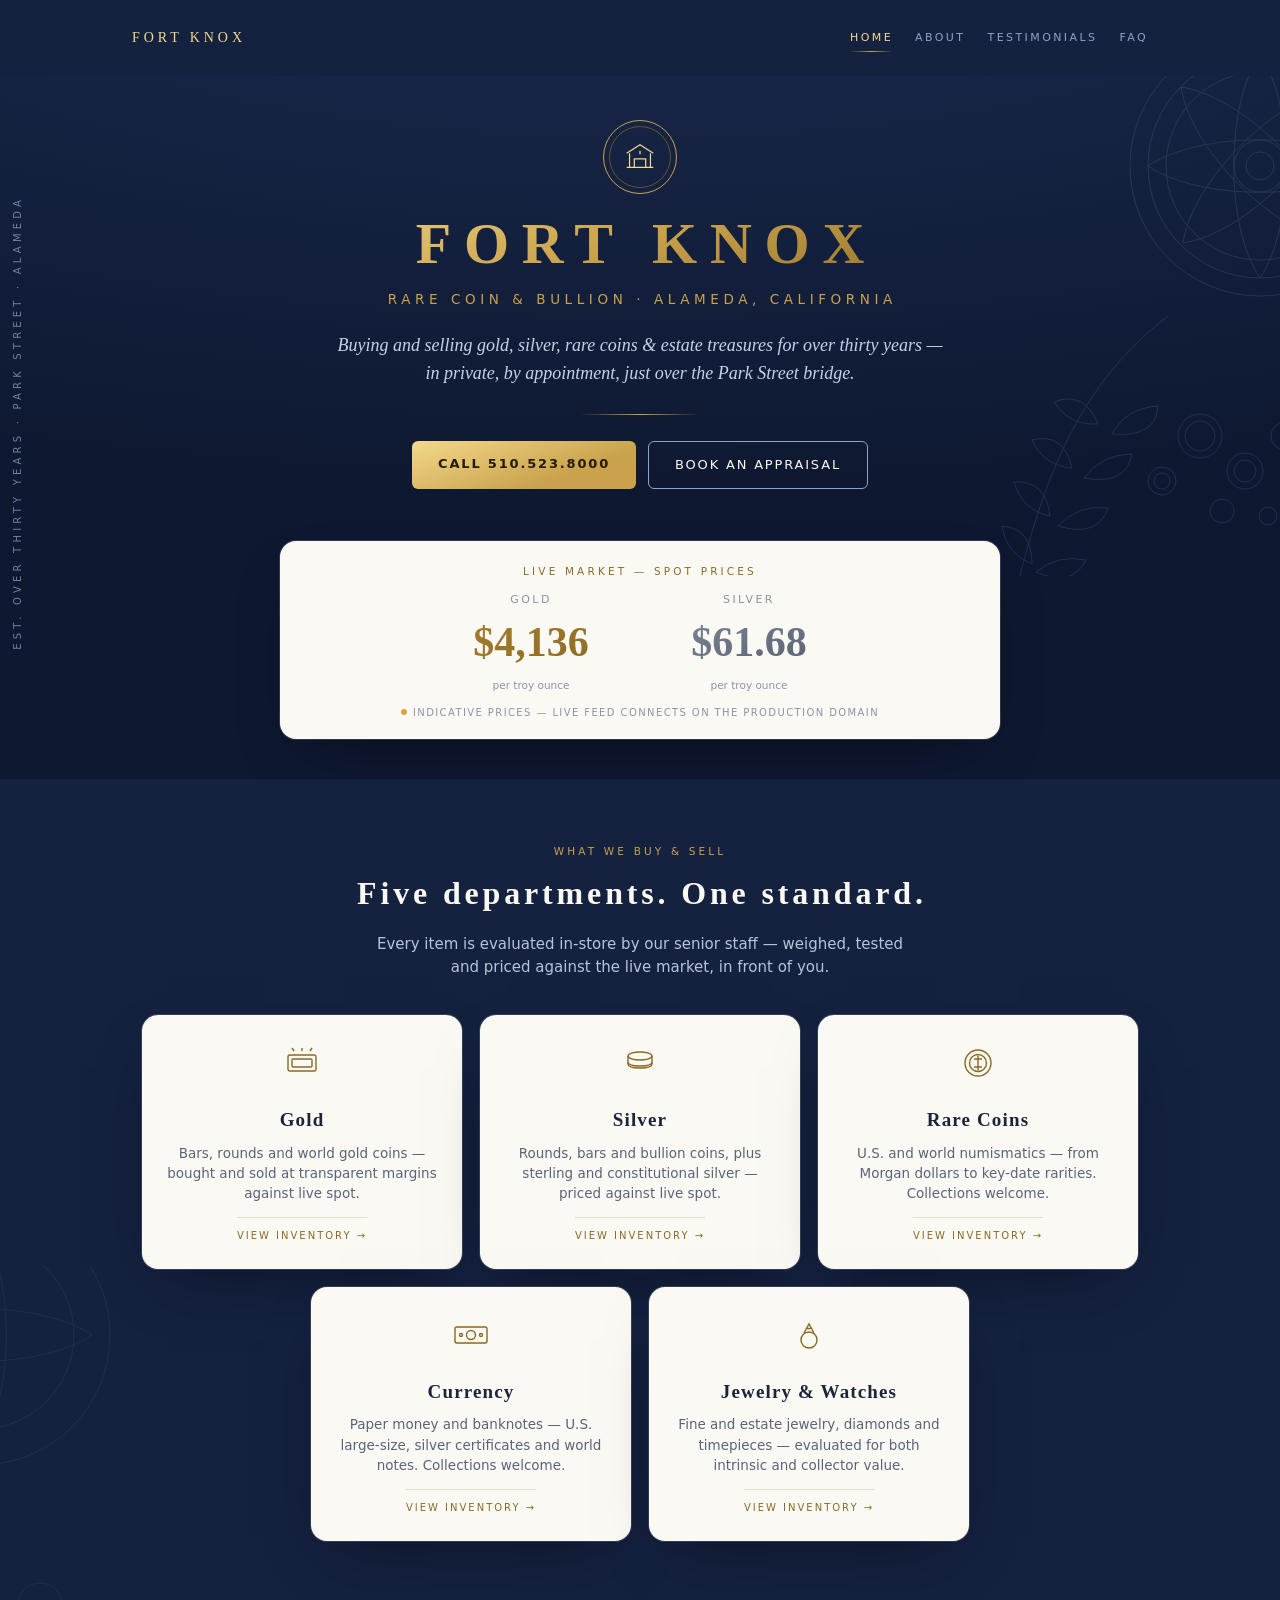
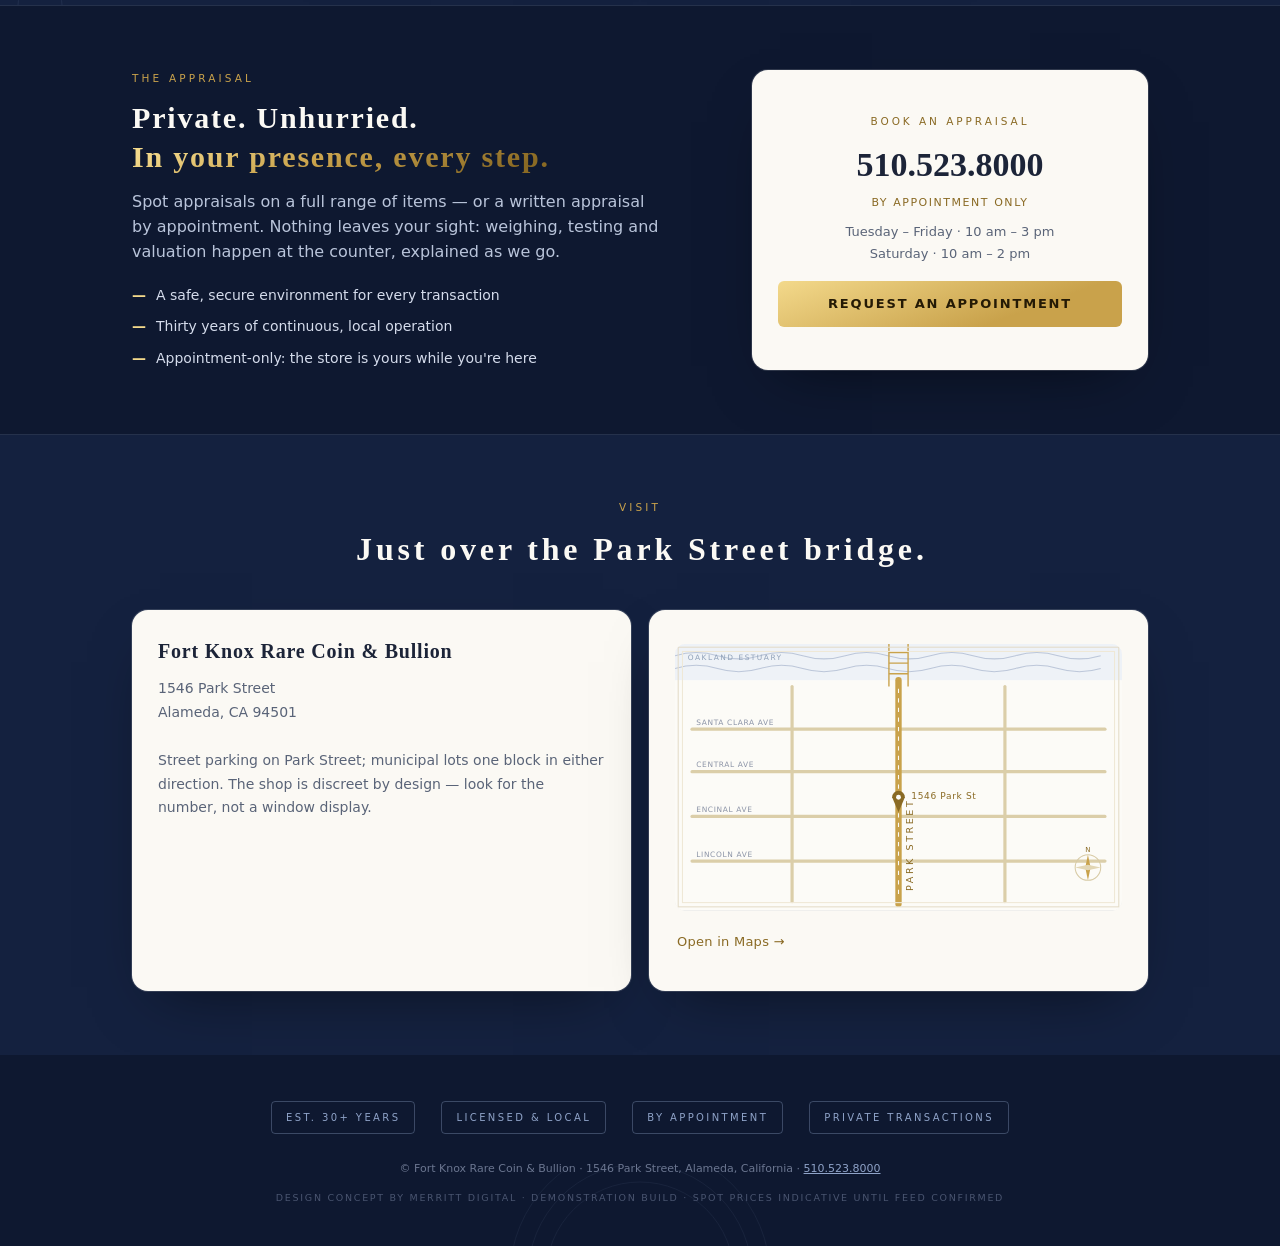
==== commit 40721b38: "Quality-gate fixes: self-contained engraved Visit map + 44px touch targets - Replace external OpenSt" ====
--- a/index.html
+++ b/index.html
@@ -155,9 +155,53 @@
         Street parking on Park Street; municipal lots one block in either direction. The shop is discreet by design — look for the number, not a window display.</p>
       </div>
       <div class="window visit-card">
-        <iframe title="Map — 1546 Park Street, Alameda" loading="lazy"
-          src="https://www.openstreetmap.org/export/embed.html?bbox=-122.2465%2C37.7590%2C-122.2385%2C37.7650&layer=mapnik&marker=37.7620%2C-122.2425"></iframe>
-        <p style="margin-top:10px"><a href="https://maps.apple.com/?q=1546+Park+St+Alameda+CA" style="color:#8A6A24">Open in Maps →</a></p>
+        <svg class="map-engraved" viewBox="0 0 420 250" role="img" aria-label="Engraved map — 1546 Park Street, Alameda, just south of the Park Street bridge">
+          <rect x="0" y="0" width="420" height="250" fill="#FCFBF7"/>
+          <!-- estuary + waves -->
+          <rect x="0" y="0" width="420" height="34" fill="#EEF2F7"/>
+          <g stroke="#B7C2D6" stroke-width="1" fill="none" opacity=".9">
+            <path d="M0 11 q20 -6 40 0 t40 0 t40 0 t40 0 t40 0 t40 0 t40 0 t40 0 t40 0 t40 0"/>
+            <path d="M0 23 q20 -6 40 0 t40 0 t40 0 t40 0 t40 0 t40 0 t40 0 t40 0 t40 0 t40 0"/>
+          </g>
+          <text x="12" y="15" font-size="7" letter-spacing="1.4" fill="#8FA0B8" font-family="system-ui,sans-serif">OAKLAND ESTUARY</text>
+          <!-- grid streets -->
+          <g stroke="#DBCEA9" stroke-width="3" fill="none" stroke-linecap="round">
+            <line x1="16" y1="80" x2="404" y2="80"/><line x1="16" y1="120" x2="404" y2="120"/>
+            <line x1="16" y1="162" x2="404" y2="162"/><line x1="16" y1="204" x2="404" y2="204"/>
+            <line x1="110" y1="40" x2="110" y2="242"/><line x1="310" y1="40" x2="310" y2="242"/>
+          </g>
+          <!-- Park Street bridge -->
+          <g stroke="#C9A24B" stroke-width="1.3" fill="none">
+            <line x1="201" y1="0" x2="201" y2="40"/><line x1="219" y1="0" x2="219" y2="40"/>
+            <line x1="201" y1="8" x2="219" y2="8"/><line x1="201" y1="18" x2="219" y2="18"/><line x1="201" y1="28" x2="219" y2="28"/>
+          </g>
+          <!-- Park Street -->
+          <line x1="210" y1="34" x2="210" y2="244" stroke="#C9A24B" stroke-width="6" stroke-linecap="round"/>
+          <line x1="210" y1="42" x2="210" y2="238" stroke="#FCFBF7" stroke-width="1" stroke-dasharray="4 5"/>
+          <!-- cross-street labels -->
+          <g font-size="7" letter-spacing=".6" fill="#8B93A6" font-family="system-ui,sans-serif">
+            <text x="20" y="76">SANTA CLARA AVE</text><text x="20" y="116">CENTRAL AVE</text>
+            <text x="20" y="158">ENCINAL AVE</text><text x="20" y="200">LINCOLN AVE</text>
+          </g>
+          <text transform="translate(224 232) rotate(-90)" font-size="9" letter-spacing="2.4" fill="#8A6A24" font-family="system-ui,sans-serif">PARK STREET</text>
+          <!-- marker at the shop -->
+          <g transform="translate(210 150)">
+            <path d="M0 8 L-6 -6 A6 6 0 1 1 6 -6 Z" fill="#8A6A24"/>
+            <circle cx="0" cy="-6" r="2.3" fill="#FCFBF7"/>
+          </g>
+          <text x="222" y="146" font-size="8.5" letter-spacing=".6" fill="#8A6A24" font-family="system-ui,sans-serif">1546 Park St</text>
+          <!-- compass -->
+          <g transform="translate(388 210)">
+            <circle r="12" fill="none" stroke="#D8CBA6" stroke-width="1"/>
+            <path d="M0 -12 L2.5 0 L0 12 L-2.5 0 Z" fill="#C9A24B"/>
+            <path d="M-12 0 L0 -2.5 L12 0 L0 2.5 Z" fill="#E2D6B4"/>
+            <text x="0" y="-14.5" font-size="6.5" text-anchor="middle" fill="#8A6A24" font-family="system-ui,sans-serif">N</text>
+          </g>
+          <!-- engraved frame -->
+          <rect x="3" y="3" width="414" height="244" fill="none" stroke="#E4DCC8" stroke-width="1"/>
+          <rect x="7" y="7" width="406" height="236" fill="none" stroke="#EFE8D6" stroke-width="1"/>
+        </svg>
+        <p style="margin-top:10px"><a class="maps-link" href="https://maps.apple.com/?q=1546+Park+St+Alameda+CA">Open in Maps →</a></p>
       </div>
     </div>
   </div>
--- a/assay.css
+++ b/assay.css
@@ -17,7 +17,7 @@
 .nav{display:flex;align-items:center;justify-content:space-between;gap:14px 26px;flex-wrap:wrap;
      max-width:1060px;margin:0 auto;padding:16px 22px;position:relative;z-index:4}
 .nav-brand{font-family:var(--serif);font-size:14px;letter-spacing:.28em;text-transform:uppercase;
-     color:var(--gold-1);text-decoration:none;white-space:nowrap}
+     color:var(--gold-1);text-decoration:none;white-space:nowrap;display:inline-flex;align-items:center;min-height:44px}
 .nav-links{display:flex;gap:22px;flex-wrap:wrap;justify-content:center}
 .nav-links a{font-family:var(--sans);font-size:11px;letter-spacing:.22em;text-transform:uppercase;
      color:var(--line);text-decoration:none;min-height:44px;display:inline-flex;align-items:center;
@@ -109,7 +109,11 @@
 .visit-card{padding:26px}
 .visit-card h3{font-family:var(--serif);font-size:20px;color:var(--ink);letter-spacing:.04em}
 .visit-card p{font-size:14px;color:#5A6478;margin-top:10px;line-height:1.7}
-.visit-card iframe{width:100%;height:240px;border:0;border-radius:10px;margin-top:8px;filter:saturate(.85)}
+.map-engraved{width:100%;height:auto;display:block;border-radius:10px;margin-top:8px;
+  background:#FCFBF7;box-shadow:inset 0 0 0 1px rgba(28,36,56,.06)}
+.maps-link{display:inline-flex;align-items:center;min-height:44px;padding:0 2px;color:#8A6A24;
+  font-size:13px;text-decoration:none;letter-spacing:.02em}
+.maps-link:hover{color:var(--gold-3);text-decoration:underline}
 
 /* ── SUBPAGE HEADER (About / Testimonials / FAQ) ── */
 .page-head{position:relative;overflow:hidden;text-align:center;padding:14px 0 46px;background:
@@ -166,8 +170,8 @@
 .inv-item img{max-width:100%;max-height:130px;width:auto;height:auto;object-fit:contain;display:block}
 .inv-item h3{font-family:var(--serif);font-size:15px;color:var(--ink);letter-spacing:.02em;line-height:1.25;margin-top:12px}
 .inv-item .spec{font-size:11.5px;letter-spacing:.04em;color:#8A6A24;margin-top:5px;min-height:1px}
-.back-link{display:inline-block;margin-top:16px;font-size:10.5px;letter-spacing:.2em;text-transform:uppercase;
-  color:var(--line);text-decoration:none}
+.back-link{display:inline-flex;align-items:center;min-height:44px;padding:0 4px;margin-top:6px;
+  font-size:10.5px;letter-spacing:.2em;text-transform:uppercase;color:var(--line);text-decoration:none}
 .back-link:hover{color:var(--gold-1)}
 
 /* clickable department cards (index) */
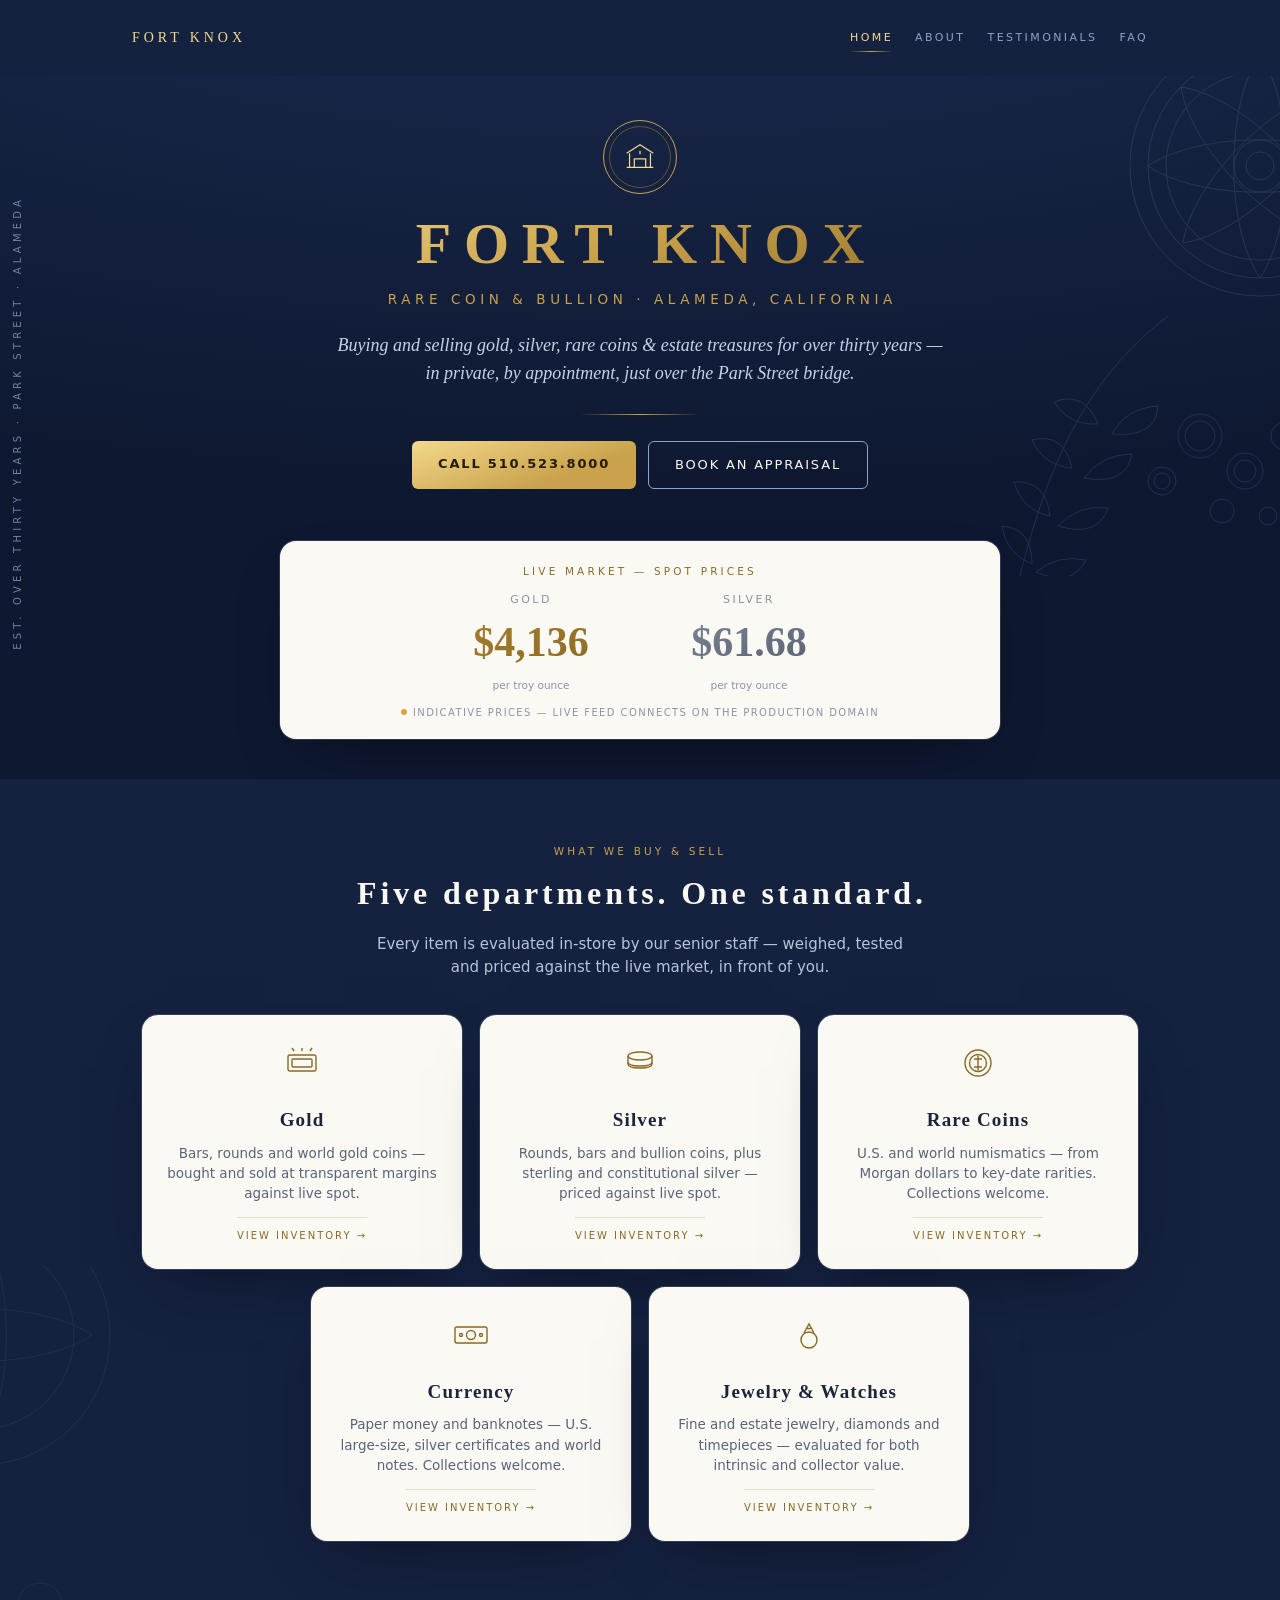
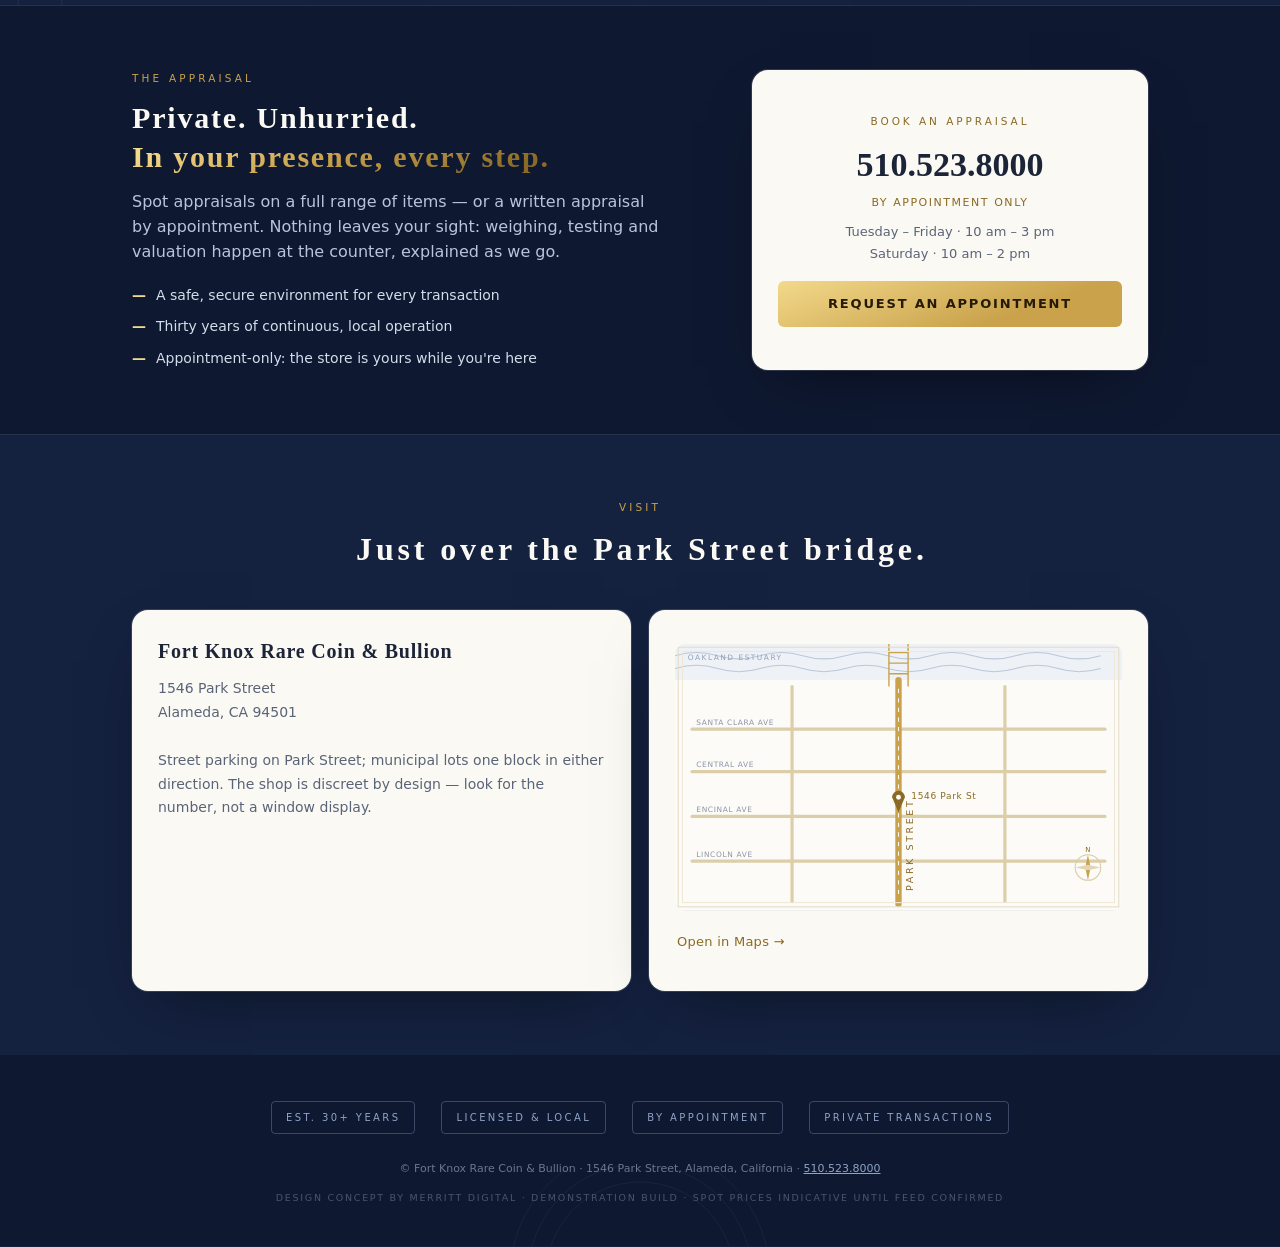
==== commit 4a00a37f: "Add Merritt demo-view beacon to index (funnel M0.3) Cookieless 1px first-party-to-Merritt beacon bef" ====
--- a/index.html
+++ b/index.html
@@ -243,5 +243,8 @@
   }
 })();
 </script>
+
+<!-- Merritt funnel instrumentation (M0.3): demo-view beacon, cookieless 1px. Remove/replace at production graduation to a client domain. -->
+<img src="https://merritt.shmaptech.com/beacon/fortknox.gif" alt="" width="1" height="1" style="position:absolute;opacity:0" loading="eager">
 </body>
 </html>
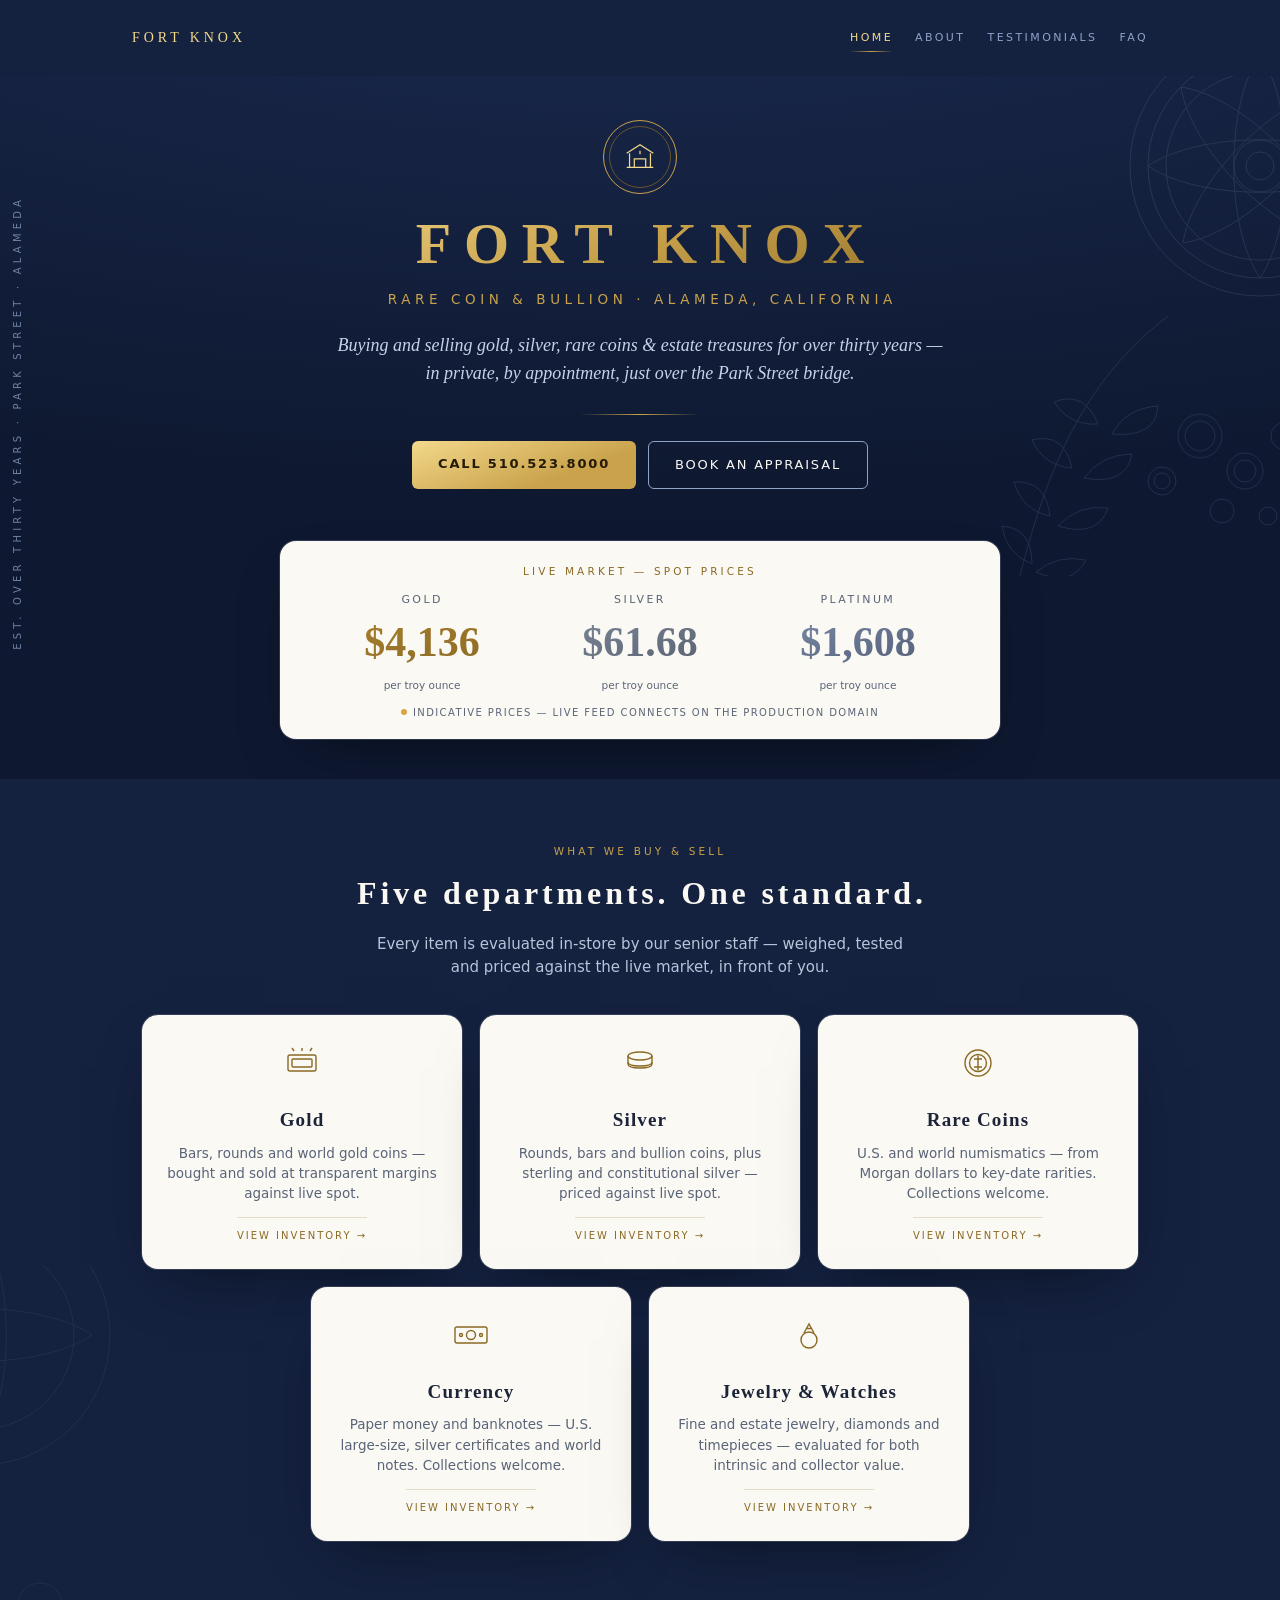
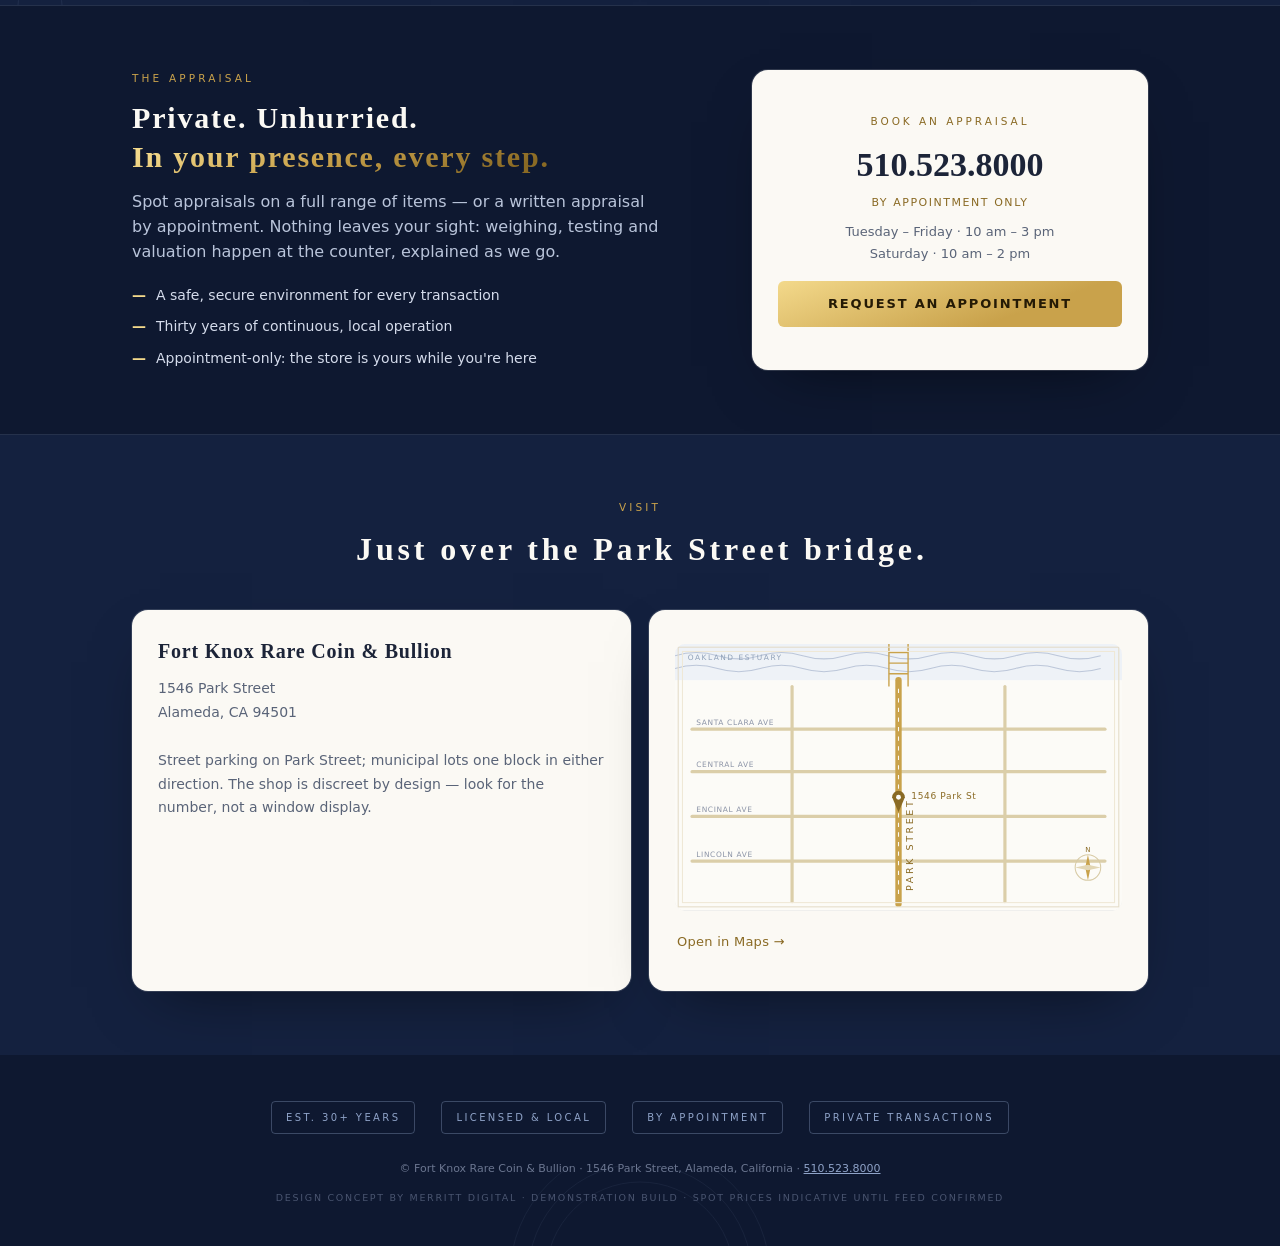
==== commit 92391f9b: "T1 follow-ups + scroll-reveal: platinum column, contrast fix, beacon drop Six weeks of at-risk uncom" ====
--- a/index.html
+++ b/index.html
@@ -52,7 +52,7 @@
         <svg viewBox="0 0 40 40"><path d="M6 16 L20 7 L34 16 M9 16 V31 M31 16 V31 M6 31 H34 M14 31 V22 H26 V31 M20 13.5 V17"/></svg>
       </div>
       <h1 class="gold">FORT&nbsp;KNOX</h1>
-      <div class="sub">Rare Coin &amp; Bullion · Alameda, California</div>
+      <div class="sub" data-token="colors.accent">Rare Coin &amp; Bullion · Alameda, California</div>
       <p class="est">Buying and selling gold, silver, rare coins &amp; estate treasures for over thirty years —<br>in private, by appointment, just over the Park Street bridge.</p>
       <div class="hero-rule"></div>
       <div class="hero-cta">
@@ -62,11 +62,12 @@
     </div>
 
     <!-- LIVE SPOT — the white assay window -->
-    <div class="window ticker">
+    <div class="window ticker" data-token="colors.ink">
       <div class="label">Live Market — Spot Prices</div>
       <div class="row">
         <div class="metal gold-m"><div class="name">Gold</div><div class="price" id="xau">$4,136</div><div class="unit">per troy ounce</div></div>
         <div class="metal silver"><div class="name">Silver</div><div class="price" id="xag">$61.68</div><div class="unit">per troy ounce</div></div>
+        <div class="metal platinum"><div class="name">Platinum</div><div class="price" id="xpt">$1,608</div><div class="unit">per troy ounce</div></div>
       </div>
       <div class="status" id="tick-status"><span class="dot"></span>indicative — connecting to live feed…</div>
     </div>
@@ -83,12 +84,12 @@
     </g></svg>
   </div>
   <div class="wrap">
-    <div class="sec-head">
+    <div class="sec-head reveal">
       <div class="kicker">What we buy &amp; sell</div>
       <h2>Five departments. One standard.</h2>
       <p>Every item is evaluated in-store by our senior staff — weighed, tested and priced against the live market, in front of you.</p>
     </div>
-    <div class="cards">
+    <div class="cards reveal">
       <a class="window card" href="gold.html">
         <svg viewBox="0 0 44 44"><rect x="8" y="14" width="28" height="16" rx="2"/><rect x="12" y="18" width="20" height="8" rx="1"/><path d="M22 10 v-3 M14 10 l-2 -3 M30 10 l2 -3"/></svg>
         <h3>Gold</h3><p>Bars, rounds and world gold coins — bought and sold at transparent margins against live spot.</p>
@@ -120,7 +121,7 @@
 
 <section class="appraise" id="appraisal">
   <div class="wrap">
-    <div class="appraise-grid">
+    <div class="appraise-grid reveal">
       <div class="pitch">
         <div class="kicker" style="font-size:10.5px;letter-spacing:.3em;text-transform:uppercase;color:var(--gold-2);margin-bottom:12px">The appraisal</div>
         <h2>Private. Unhurried.<br><span class="gold">In your presence, every step.</span></h2>
@@ -144,11 +145,11 @@
 
 <section id="visit">
   <div class="wrap">
-    <div class="sec-head">
+    <div class="sec-head reveal">
       <div class="kicker">Visit</div>
       <h2>Just over the Park Street bridge.</h2>
     </div>
-    <div class="visit-grid">
+    <div class="visit-grid reveal">
       <div class="window visit-card">
         <h3>Fort Knox Rare Coin &amp; Bullion</h3>
         <p>1546 Park Street<br>Alameda, CA 94501<br><br>
@@ -230,21 +231,25 @@
 (async function(){
   const fmt=(n,d)=>'$'+Number(n).toLocaleString('en-US',{minimumFractionDigits:d,maximumFractionDigits:d});
   const st=document.getElementById('tick-status');
-  try{
-    const [au,ag]=await Promise.all([
-      fetch('https://api.gold-api.com/price/XAU').then(r=>r.json()),
-      fetch('https://api.gold-api.com/price/XAG').then(r=>r.json())
-    ]);
-    if(au&&au.price){document.getElementById('xau').textContent=fmt(au.price,0);}
-    if(ag&&ag.price){document.getElementById('xag').textContent=fmt(ag.price,2);}
+  // Per-metal independence: one feed failing must never blank the others —
+  // "a frozen ticker is worse than none" (brief). allSettled, not all().
+  const feeds=[['XAU','xau',0],['XAG','xag',2],['XPT','xpt',0]];
+  const results=await Promise.allSettled(
+    feeds.map(([sym])=>fetch('https://api.gold-api.com/price/'+sym).then(r=>r.json()))
+  );
+  let anyLive=false;
+  results.forEach((res,i)=>{
+    const [,id,d]=feeds[i];
+    if(res.status==='fulfilled'&&res.value&&res.value.price){
+      document.getElementById(id).textContent=fmt(res.value.price,d); anyLive=true;
+    }
+  });
+  if(anyLive){
     st.innerHTML='<span class="dot"></span>live · updated '+new Date().toLocaleTimeString('en-US',{hour:'numeric',minute:'2-digit'});
-  }catch(e){
+  }else{
     st.innerHTML='<span class="dot" style="background:#D9A441"></span>indicative prices — live feed connects on the production domain';
   }
 })();
 </script>
-
-<!-- Merritt funnel instrumentation (M0.3): demo-view beacon, cookieless 1px. Remove/replace at production graduation to a client domain. -->
-<img src="https://merritt.shmaptech.com/beacon/fortknox.gif" alt="" width="1" height="1" style="position:absolute;opacity:0" loading="eager">
 </body>
 </html>
--- a/assay.css
+++ b/assay.css
@@ -62,16 +62,20 @@
 .ticker{margin:44px auto 0;max-width:720px;padding:22px 26px 18px;text-align:center}
 .ticker .label{font-size:10.5px;letter-spacing:.3em;text-transform:uppercase;color:#8A6A24;margin-bottom:12px}
 .ticker .row{display:flex;justify-content:center;gap:8vw;flex-wrap:wrap}
-.metal .name{font-size:11px;letter-spacing:.22em;text-transform:uppercase;color:var(--muted)}
+.metal .name{font-size:11px;letter-spacing:.22em;text-transform:uppercase;color:var(--ink-dim)}
 .metal .price{font-family:var(--serif);font-size:clamp(30px,7vw,42px);font-weight:600;margin-top:2px;
   background:linear-gradient(160deg,#A87F2E,#8A6A24);-webkit-background-clip:text;background-clip:text;color:transparent}
 .metal.silver .price{background:linear-gradient(160deg,#7C8798,#565F6E);-webkit-background-clip:text;background-clip:text;color:transparent}
-.metal .unit{font-size:10.5px;color:var(--muted);margin-top:2px}
-.ticker .status{margin-top:12px;font-size:10px;letter-spacing:.14em;text-transform:uppercase;color:var(--muted)}
+.metal.platinum .price{background:linear-gradient(160deg,#7A8AA6,#525C76);-webkit-background-clip:text;background-clip:text;color:transparent}
+.metal .unit{font-size:10.5px;color:var(--ink-dim);margin-top:2px}
+.ticker .status{margin-top:12px;font-size:10px;letter-spacing:.14em;text-transform:uppercase;color:var(--ink-dim)}
 .ticker .status .dot{display:inline-block;width:6px;height:6px;border-radius:50%;background:#3FB27F;margin-right:6px;vertical-align:1px}
 
 /* ── SECTIONS ── */
-section{padding:64px 0;position:relative;overflow:hidden}
+/* overflow:clip (not hidden) clips the bleeding engraved ornaments WITHOUT
+   making the section a scroll container — required so the scroll-reveal
+   view() timeline measures bands against the viewport, not the section. */
+section{padding:64px 0;position:relative;overflow:clip}
 .sec-head{text-align:center;margin-bottom:36px;position:relative;z-index:2}
 .sec-head h2{font-family:var(--serif);font-weight:600;font-size:clamp(24px,5vw,32px);letter-spacing:.12em;text-indent:.12em}
 .sec-head .kicker{font-size:10.5px;letter-spacing:.3em;text-transform:uppercase;color:var(--gold-2);margin-bottom:10px}
@@ -189,3 +193,30 @@
 .fine{margin-top:26px;font-size:11px;color:#6B7690;position:relative;z-index:2}
 .fine a{color:var(--line)}
 .demo-note{margin-top:14px;font-size:9.5px;letter-spacing:.18em;text-transform:uppercase;color:#4A5570}
+
+/* ── SCROLL-REVEAL: rise-in on enter ───────────────────────────────
+   Reference pattern (library/recipe-anim-scroll-reveal.md) re-expressed
+   in assay tokens — no verbatim lift; the library file carries no
+   provenance/licence footer, so this is our own composition of the idea.
+   Bands lift one spacing step (~14px) and fade 0→1 as they cross in.
+   Scroll-driven, zero JS (single-CSS-file law); transform+opacity only.
+   Reveal the BAND as a unit — .cards stays whole so card hover-lift
+   (transform) is never overridden by the animation's forwards fill.
+   Reduce/no-support contract: motion lives inside the no-preference
+   query AND the @supports gate, so any engine without scroll-driven
+   timelines simply renders the bands normally — motion never gates
+   content. animation-duration:auto (not the shorthand's 0s) is what
+   maps the keyframes across the scroll range instead of snapping. */
+@media (prefers-reduced-motion:no-preference){
+  @supports (animation-timeline:view()){
+    .reveal{
+      animation-name:rise-in;
+      animation-duration:auto;
+      animation-fill-mode:both;
+      animation-timing-function:cubic-bezier(.22,.61,.36,1);
+      animation-timeline:view();
+      animation-range:entry 0% entry 55%;
+    }
+    @keyframes rise-in{from{opacity:0;transform:translateY(14px)}to{opacity:1;transform:none}}
+  }
+}
